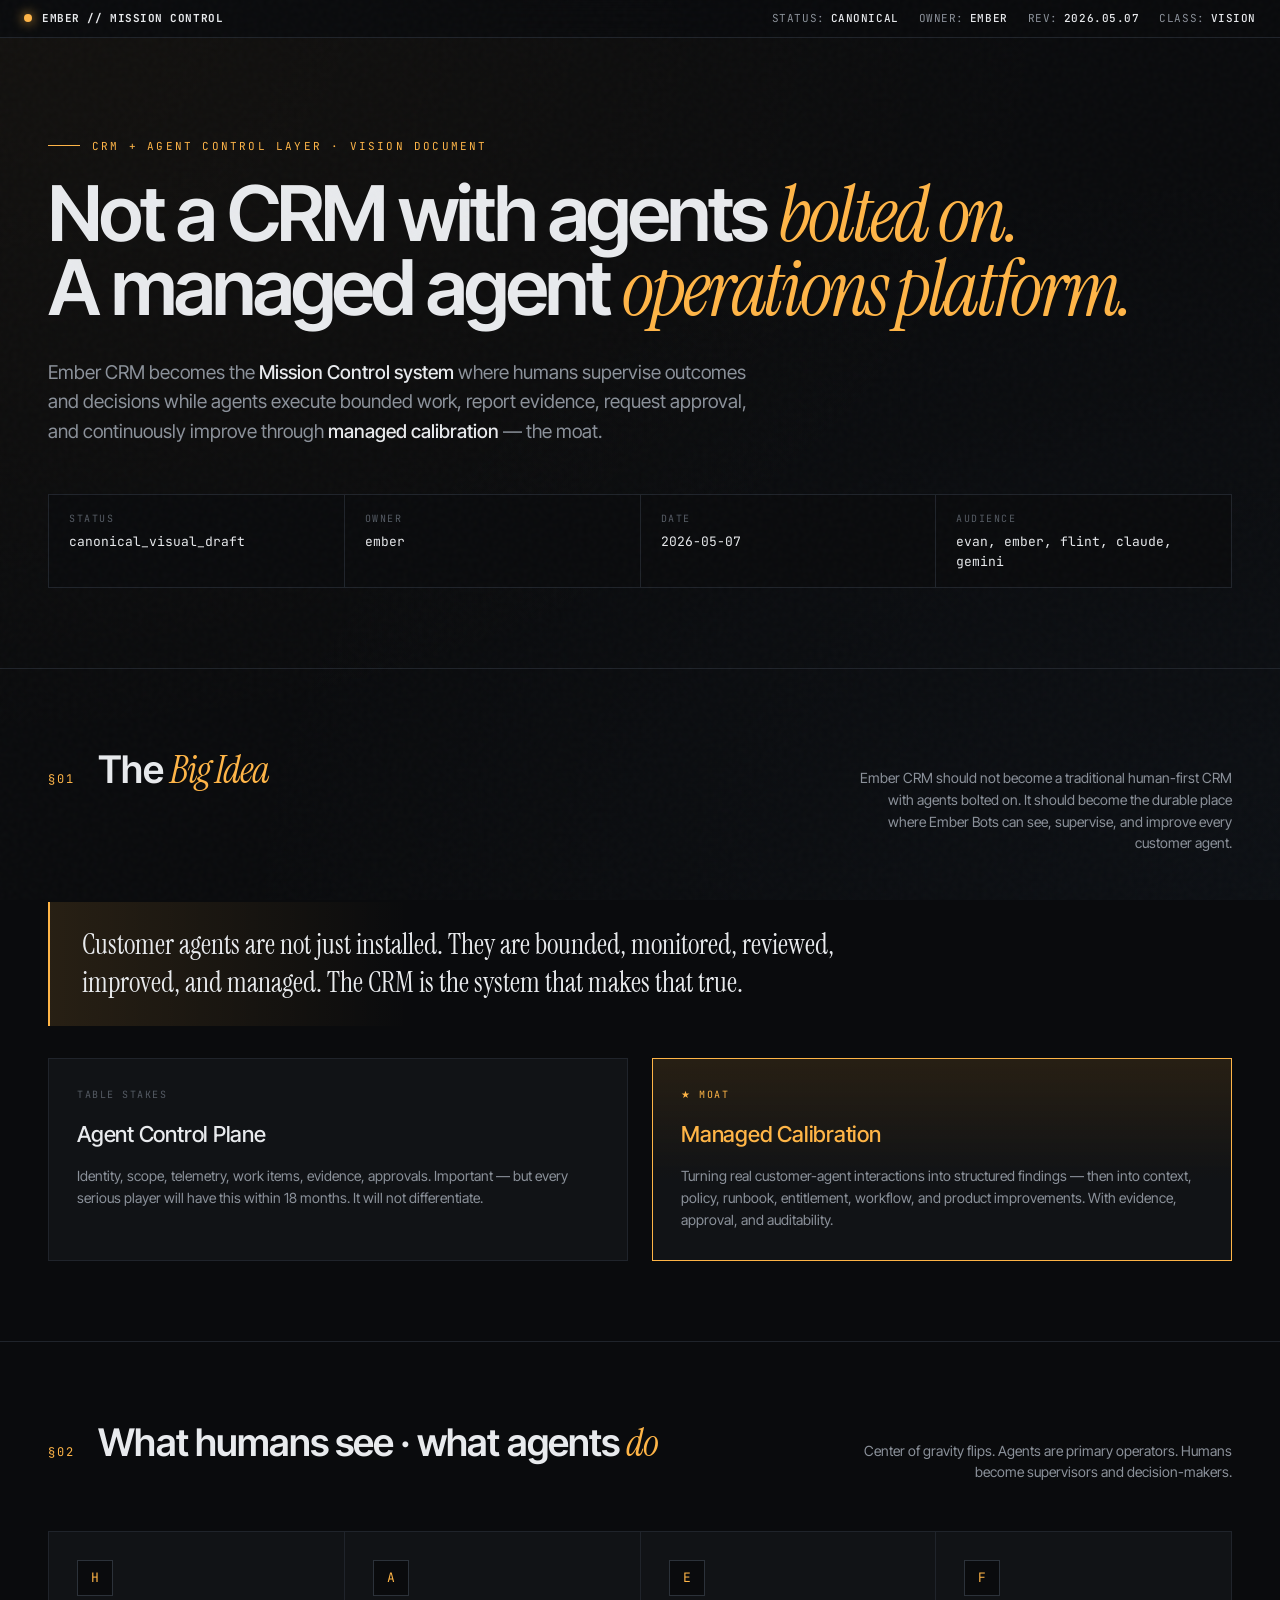
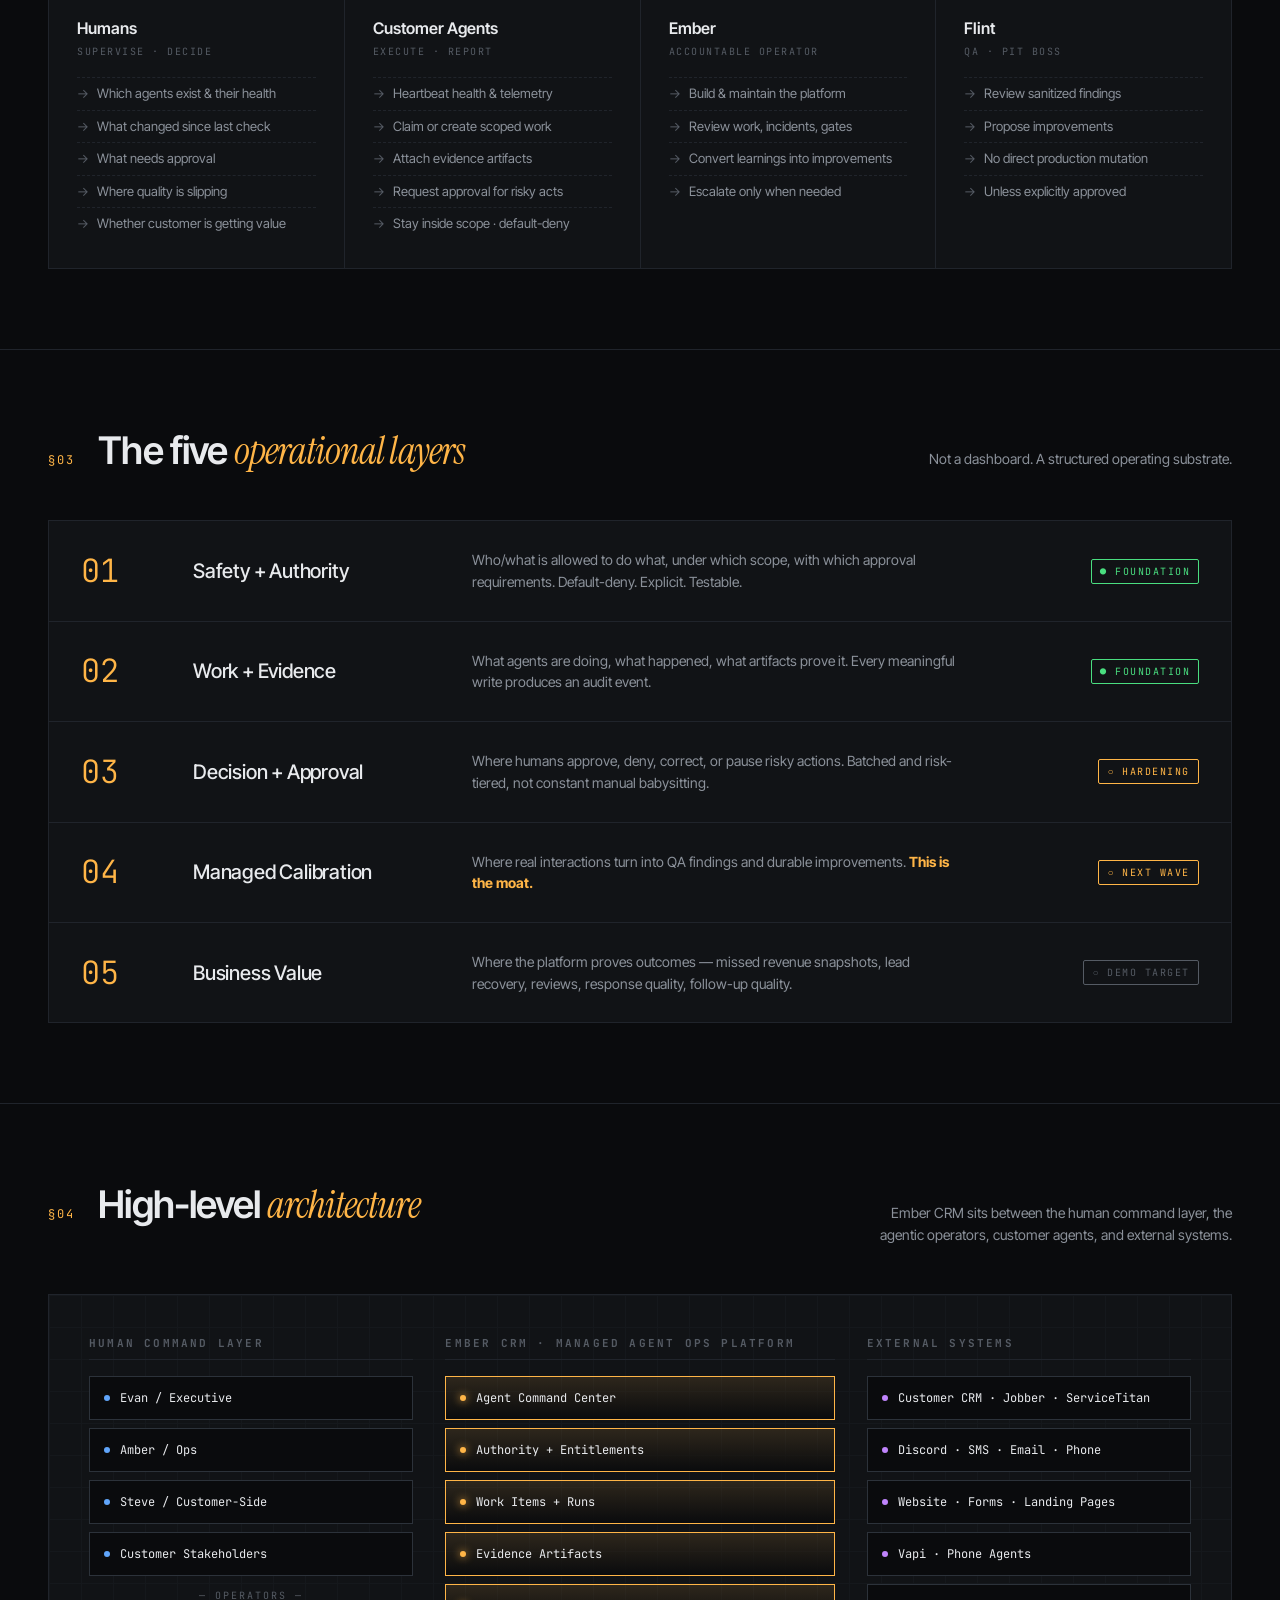
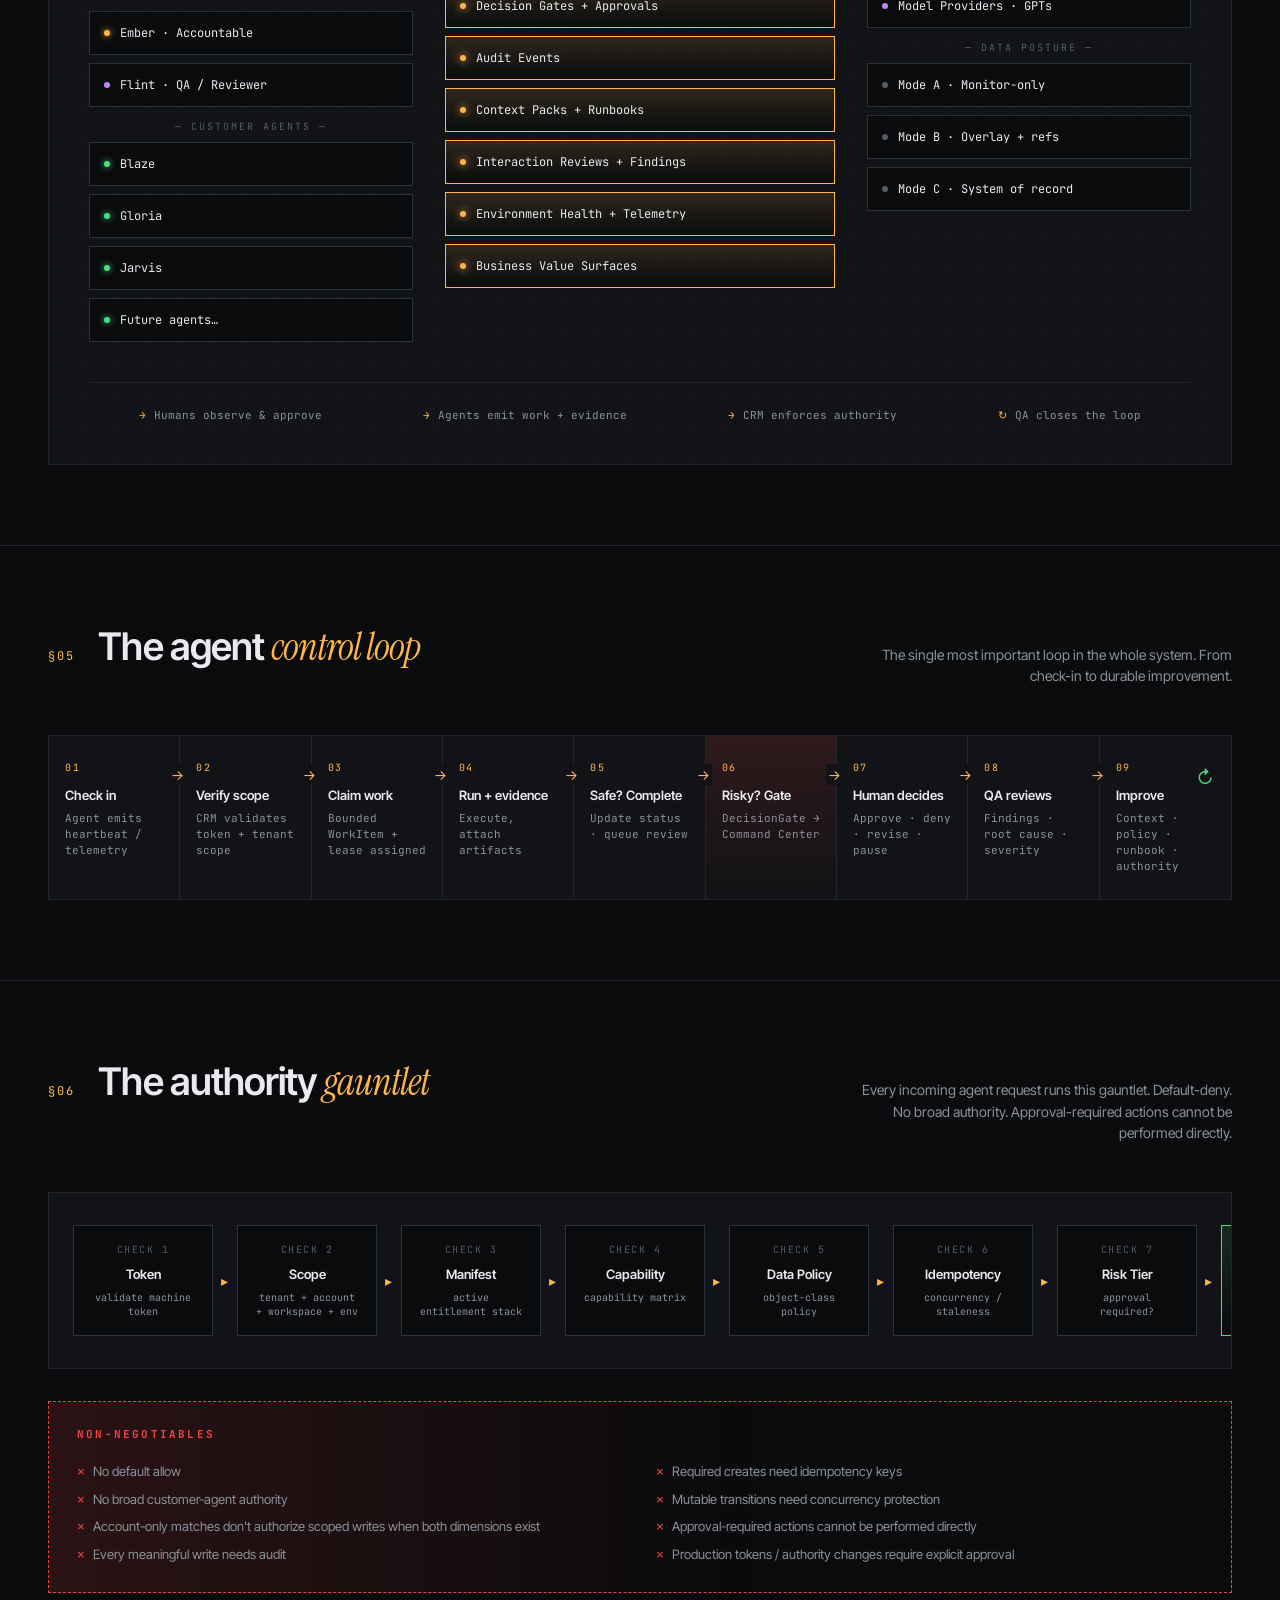
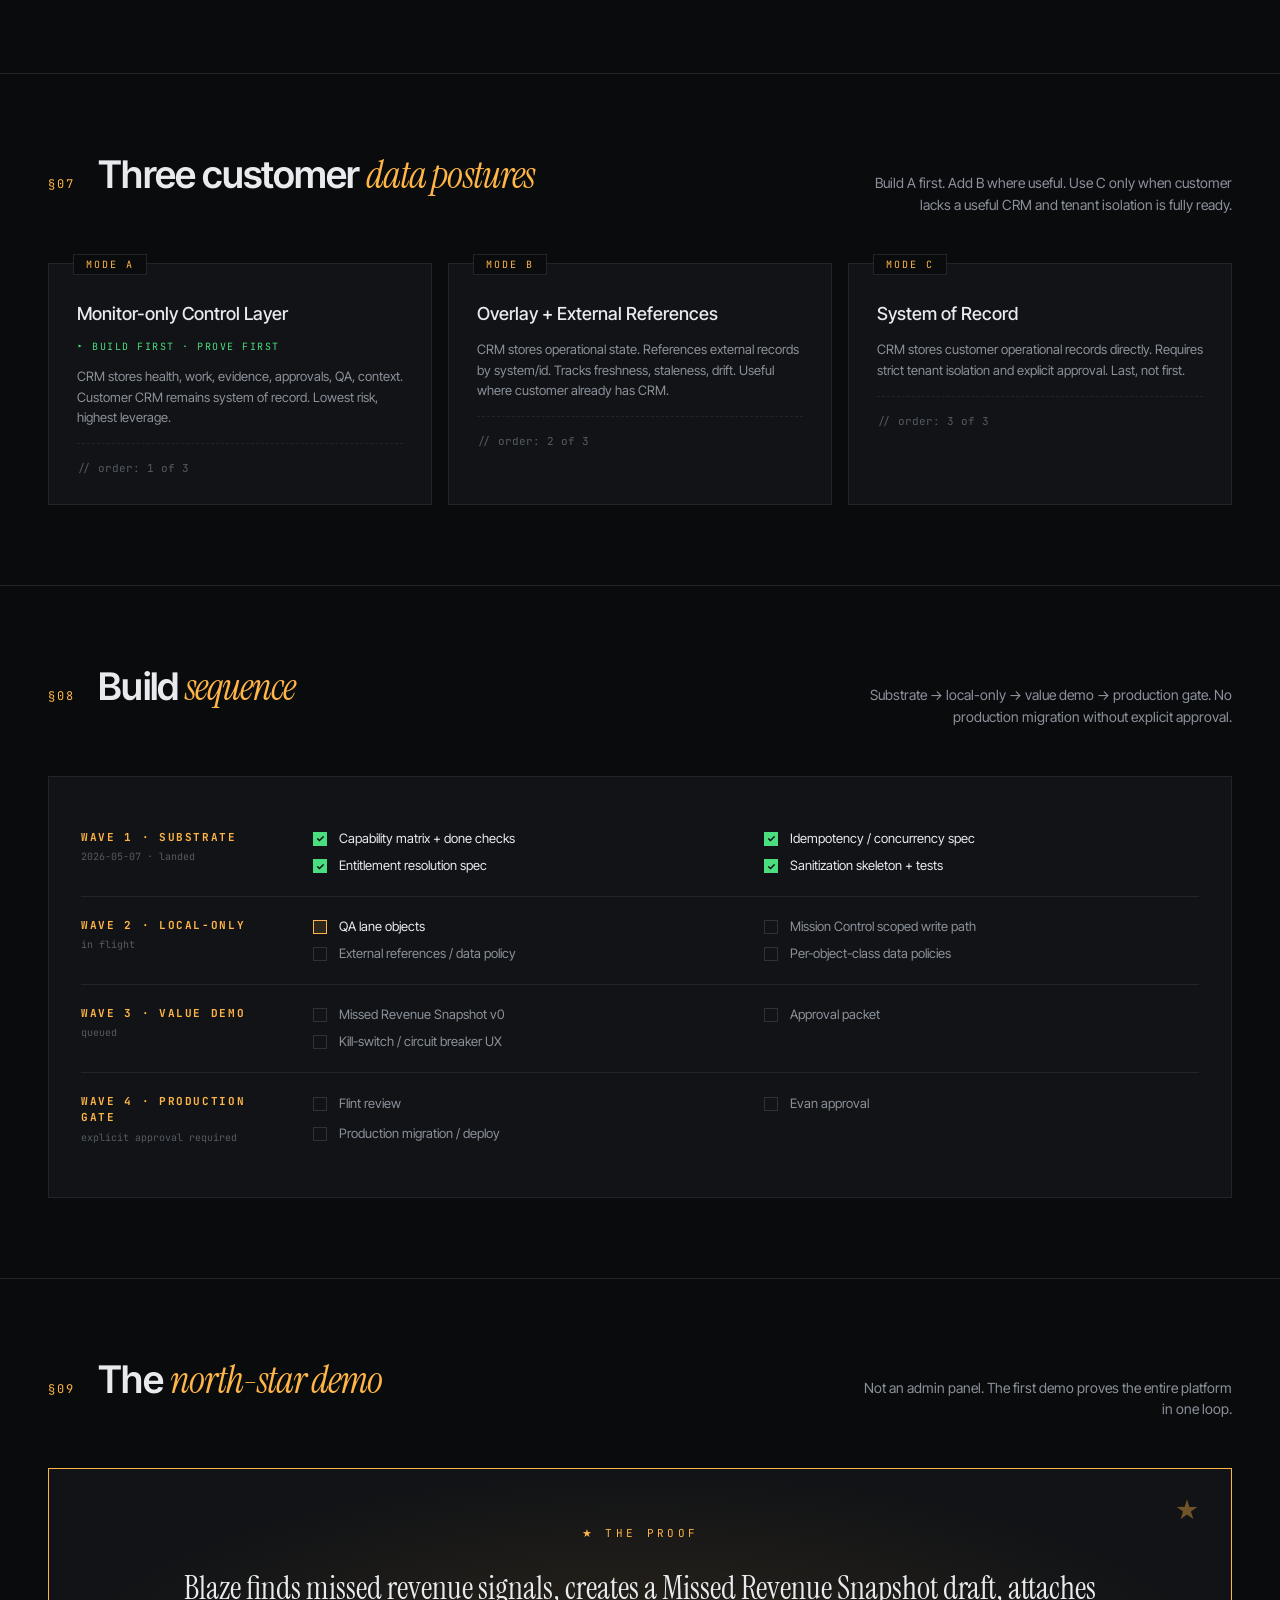
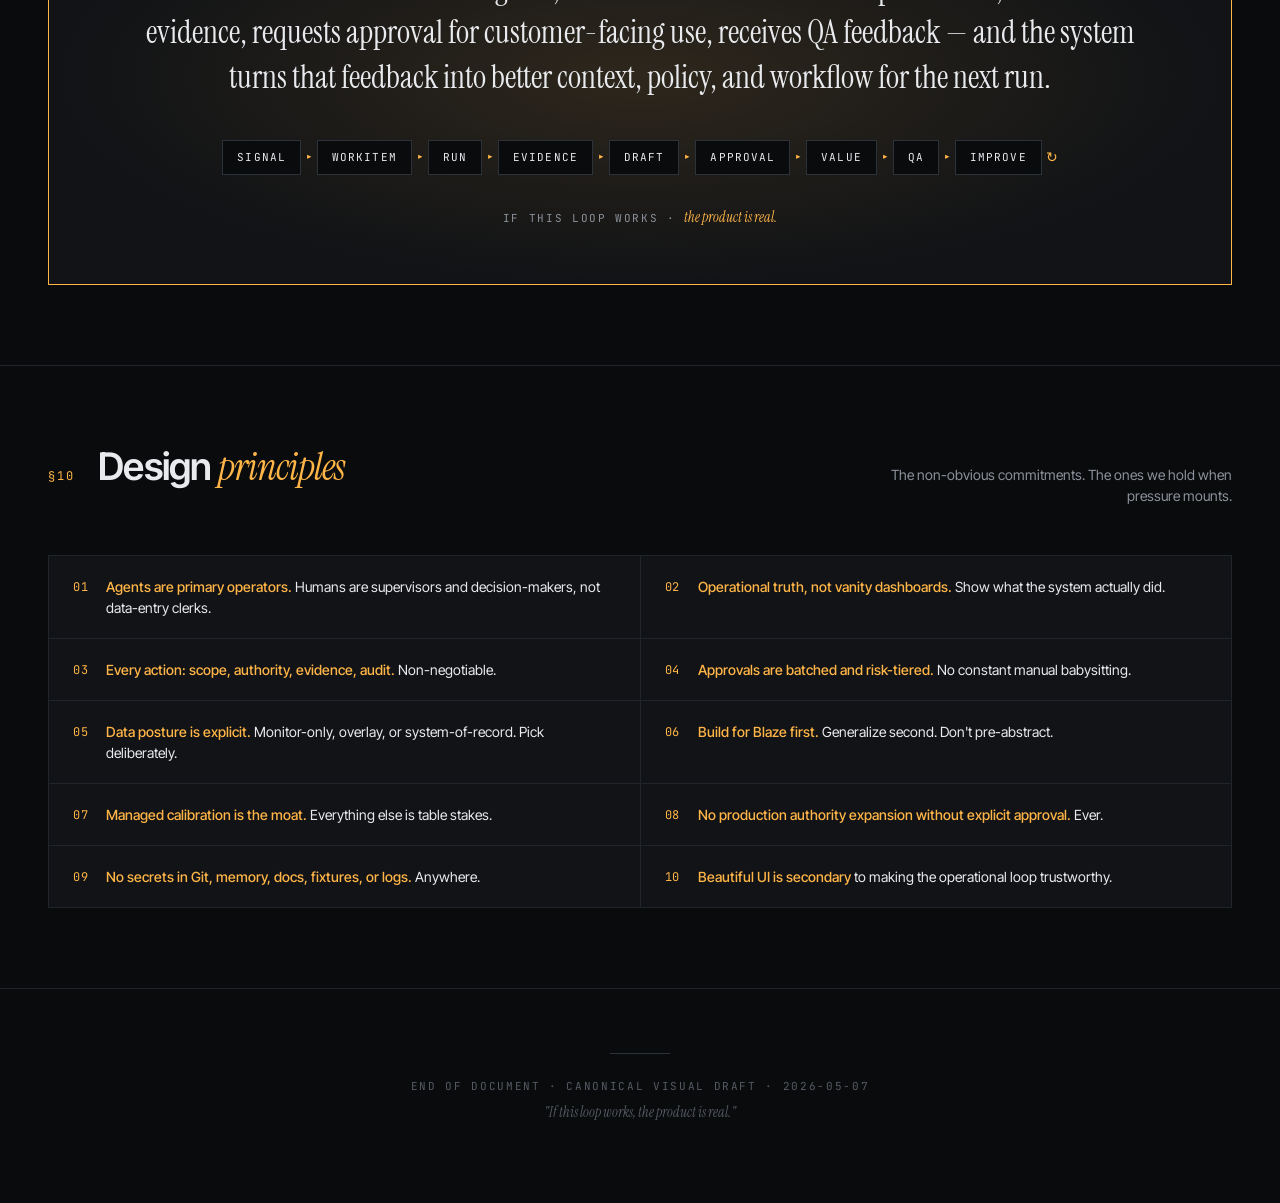
==== ember-mission-control/index.html @ 64e443dd "Add Ember Mission Control presentation" ====
<!DOCTYPE html>
<html lang="en">
<head>
<meta charset="UTF-8" />
<meta name="viewport" content="width=device-width, initial-scale=1.0" />
<title>EMBER // Mission Control — CRM + Agent Control Layer</title>
<link rel="preconnect" href="https://fonts.googleapis.com">
<link rel="preconnect" href="https://fonts.gstatic.com" crossorigin>
<link href="https://fonts.googleapis.com/css2?family=JetBrains+Mono:wght@300;400;500;700&family=Instrument+Serif:ital@0;1&family=Inter+Tight:wght@400;500;600;700&display=swap" rel="stylesheet">
<style>
  :root {
    --bg: #0a0b0d;
    --bg-elev: #111316;
    --bg-elev-2: #16191e;
    --line: #20242b;
    --line-bright: #2c323a;
    --text: #e8eaed;
    --text-dim: #8b919a;
    --text-faint: #555b64;
    --amber: #ffb547;
    --amber-glow: rgba(255, 181, 71, 0.12);
    --green: #4ade80;
    --green-glow: rgba(74, 222, 128, 0.12);
    --red: #ef4444;
    --red-glow: rgba(239, 68, 68, 0.14);
    --blue: #60a5fa;
    --purple: #c084fc;
    --mono: 'JetBrains Mono', ui-monospace, monospace;
    --serif: 'Instrument Serif', Georgia, serif;
    --sans: 'Inter Tight', -apple-system, sans-serif;
  }
  * { margin: 0; padding: 0; box-sizing: border-box; }
  html, body {
    background: var(--bg);
    color: var(--text);
    font-family: var(--sans);
    font-size: 14px;
    line-height: 1.5;
    -webkit-font-smoothing: antialiased;
    overflow-x: hidden;
  }
  body {
    background-image:
      radial-gradient(ellipse at top left, rgba(255,181,71,0.04), transparent 60%),
      radial-gradient(ellipse at bottom right, rgba(96,165,250,0.03), transparent 60%);
    background-attachment: fixed;
    min-height: 100vh;
  }
  /* Subtle grain */
  body::before {
    content: '';
    position: fixed;
    inset: 0;
    pointer-events: none;
    opacity: 0.025;
    z-index: 1000;
    background-image: url("data:image/svg+xml,%3Csvg viewBox='0 0 200 200' xmlns='http://www.w3.org/2000/svg'%3E%3Cfilter id='n'%3E%3CfeTurbulence type='fractalNoise' baseFrequency='0.9'/%3E%3C/filter%3E%3Crect width='100%25' height='100%25' filter='url(%23n)'/%3E%3C/svg%3E");
  }
  .mono { font-family: var(--mono); }
  .serif { font-family: var(--serif); font-style: italic; }
  /* === TOP STATUS BAR === */
  .topbar {
    position: sticky;
    top: 0;
    z-index: 100;
    background: rgba(10, 11, 13, 0.85);
    backdrop-filter: blur(12px);
    border-bottom: 1px solid var(--line);
    padding: 10px 24px;
    display: flex;
    align-items: center;
    gap: 24px;
    font-family: var(--mono);
    font-size: 11px;
    letter-spacing: 0.05em;
    text-transform: uppercase;
  }
  .topbar .brand {
    display: flex;
    align-items: center;
    gap: 10px;
    font-weight: 700;
    color: var(--text);
  }
  .topbar .brand .dot {
    width: 8px; height: 8px;
    background: var(--amber);
    border-radius: 50%;
    box-shadow: 0 0 12px var(--amber);
    animation: pulse 2s infinite;
  }
  .topbar .meta {
    display: flex;
    gap: 20px;
    color: var(--text-dim);
    margin-left: auto;
  }
  .topbar .meta span b {
    color: var(--text);
    font-weight: 500;
    margin-left: 6px;
  }
  @keyframes pulse {
    0%, 100% { opacity: 1; }
    50% { opacity: 0.4; }
  }
  /* === HERO === */
  .hero {
    padding: 100px 48px 80px;
    max-width: 1400px;
    margin: 0 auto;
    border-bottom: 1px solid var(--line);
    position: relative;
  }
  .hero .label {
    font-family: var(--mono);
    font-size: 11px;
    letter-spacing: 0.2em;
    color: var(--amber);
    text-transform: uppercase;
    margin-bottom: 24px;
    display: flex;
    align-items: center;
    gap: 12px;
  }
  .hero .label::before {
    content: '';
    width: 32px; height: 1px;
    background: var(--amber);
  }
  .hero h1 {
    font-family: var(--sans);
    font-size: clamp(44px, 6vw, 88px);
    line-height: 0.95;
    letter-spacing: -0.04em;
    font-weight: 600;
    margin-bottom: 32px;
    max-width: 1100px;
  }
  .hero h1 em {
    font-family: var(--serif);
    font-weight: 400;
    color: var(--amber);
    font-style: italic;
  }
  .hero .lede {
    font-size: 19px;
    line-height: 1.55;
    color: var(--text-dim);
    max-width: 720px;
    margin-bottom: 48px;
  }
  .hero .lede b { color: var(--text); font-weight: 500; }
  .hero .file-meta {
    display: grid;
    grid-template-columns: repeat(4, 1fr);
    gap: 1px;
    background: var(--line);
    border: 1px solid var(--line);
    margin-top: 48px;
  }
  .hero .file-meta > div {
    background: var(--bg);
    padding: 16px 20px;
  }
  .hero .file-meta .k {
    font-family: var(--mono);
    font-size: 10px;
    letter-spacing: 0.15em;
    text-transform: uppercase;
    color: var(--text-faint);
    margin-bottom: 6px;
  }
  .hero .file-meta .v {
    font-family: var(--mono);
    font-size: 13px;
    color: var(--text);
  }
  /* === SECTION === */
  section {
    max-width: 1400px;
    margin: 0 auto;
    padding: 80px 48px;
    border-bottom: 1px solid var(--line);
  }
  .section-head {
    display: flex;
    align-items: baseline;
    gap: 24px;
    margin-bottom: 48px;
  }
  .section-head .num {
    font-family: var(--mono);
    font-size: 12px;
    color: var(--amber);
    letter-spacing: 0.15em;
  }
  .section-head h2 {
    font-size: 38px;
    font-weight: 600;
    letter-spacing: -0.025em;
    line-height: 1.1;
  }
  .section-head h2 em {
    font-family: var(--serif);
    font-weight: 400;
    font-style: italic;
    color: var(--amber);
  }
  .section-head .desc {
    margin-left: auto;
    max-width: 380px;
    color: var(--text-dim);
    font-size: 14px;
    line-height: 1.55;
    text-align: right;
  }
  /* === BIG IDEA QUOTE === */
  .quote {
    border-left: 2px solid var(--amber);
    padding: 24px 32px;
    background: linear-gradient(90deg, var(--amber-glow), transparent 40%);
    font-family: var(--serif);
    font-size: 28px;
    line-height: 1.35;
    color: var(--text);
    margin: 32px 0;
    max-width: 900px;
  }
  /* === MOAT CALLOUT === */
  .moat-grid {
    display: grid;
    grid-template-columns: 1fr 1fr;
    gap: 24px;
    margin-top: 32px;
  }
  .moat-card {
    border: 1px solid var(--line);
    padding: 28px;
    position: relative;
    background: var(--bg-elev);
  }
  .moat-card .tag {
    font-family: var(--mono);
    font-size: 10px;
    letter-spacing: 0.15em;
    text-transform: uppercase;
    color: var(--text-faint);
    margin-bottom: 16px;
  }
  .moat-card h3 {
    font-size: 22px;
    font-weight: 500;
    letter-spacing: -0.01em;
    margin-bottom: 14px;
  }
  .moat-card p { color: var(--text-dim); font-size: 14px; line-height: 1.6; }
  .moat-card.is-moat {
    border-color: var(--amber);
    background: linear-gradient(180deg, var(--amber-glow), var(--bg-elev) 60%);
  }
  .moat-card.is-moat h3 { color: var(--amber); }
  .moat-card.is-moat .tag { color: var(--amber); }
  /* === ACTOR GRID === */
  .actors {
    display: grid;
    grid-template-columns: repeat(4, 1fr);
    gap: 1px;
    background: var(--line);
    border: 1px solid var(--line);
  }
  .actor {
    background: var(--bg-elev);
    padding: 28px;
    transition: background 0.3s;
    cursor: default;
  }
  .actor:hover { background: var(--bg-elev-2); }
  .actor .icon {
    width: 36px; height: 36px;
    border: 1px solid var(--line-bright);
    display: flex;
    align-items: center;
    justify-content: center;
    margin-bottom: 20px;
    font-family: var(--mono);
    font-size: 13px;
    color: var(--amber);
    background: var(--bg);
  }
  .actor h4 {
    font-size: 16px;
    font-weight: 600;
    margin-bottom: 4px;
  }
  .actor .role {
    font-family: var(--mono);
    font-size: 10px;
    letter-spacing: 0.15em;
    text-transform: uppercase;
    color: var(--text-faint);
    margin-bottom: 18px;
  }
  .actor ul { list-style: none; }
  .actor ul li {
    font-size: 13px;
    color: var(--text-dim);
    padding: 6px 0;
    border-top: 1px dashed var(--line);
    display: flex;
    gap: 8px;
  }
  .actor ul li::before {
    content: '→';
    color: var(--text-faint);
    flex-shrink: 0;
  }
  /* === LAYERS === */
  .layers {
    display: flex;
    flex-direction: column;
    gap: 1px;
    background: var(--line);
    border: 1px solid var(--line);
  }
  .layer {
    background: var(--bg-elev);
    padding: 28px 32px;
    display: grid;
    grid-template-columns: 80px 1fr 2fr 200px;
    gap: 32px;
    align-items: center;
    transition: background 0.2s;
  }
  .layer:hover { background: var(--bg-elev-2); }
  .layer .num {
    font-family: var(--mono);
    font-size: 32px;
    color: var(--amber);
    line-height: 1;
    font-weight: 300;
  }
  .layer h4 {
    font-size: 20px;
    font-weight: 500;
    letter-spacing: -0.01em;
  }
  .layer p {
    color: var(--text-dim);
    font-size: 14px;
    line-height: 1.55;
  }
  .layer .status {
    font-family: var(--mono);
    font-size: 10px;
    letter-spacing: 0.15em;
    text-transform: uppercase;
    color: var(--text-faint);
    text-align: right;
  }
  .layer .status .pill {
    display: inline-block;
    padding: 4px 8px;
    border: 1px solid currentColor;
    border-radius: 2px;
  }
  .layer .status.live .pill { color: var(--green); }
  .layer .status.next .pill { color: var(--amber); }
  .layer .status.future .pill { color: var(--text-faint); }
  /* === ARCHITECTURE DIAGRAM === */
  .arch {
    background: var(--bg-elev);
    border: 1px solid var(--line);
    padding: 40px;
    position: relative;
    overflow: hidden;
  }
  .arch::before {
    content: '';
    position: absolute;
    inset: 0;
    background-image:
      linear-gradient(var(--line) 1px, transparent 1px),
      linear-gradient(90deg, var(--line) 1px, transparent 1px);
    background-size: 32px 32px;
    opacity: 0.3;
    pointer-events: none;
  }
  .arch-grid {
    position: relative;
    display: grid;
    grid-template-columns: 1fr 1.2fr 1fr;
    gap: 32px;
    z-index: 1;
  }
  .arch-col h5 {
    font-family: var(--mono);
    font-size: 11px;
    letter-spacing: 0.2em;
    text-transform: uppercase;
    color: var(--text-faint);
    margin-bottom: 16px;
    padding-bottom: 8px;
    border-bottom: 1px solid var(--line);
  }
  .node {
    background: var(--bg);
    border: 1px solid var(--line-bright);
    padding: 12px 14px;
    margin-bottom: 8px;
    font-family: var(--mono);
    font-size: 12px;
    color: var(--text);
    display: flex;
    align-items: center;
    gap: 10px;
    transition: all 0.2s;
    cursor: default;
  }
  .node:hover {
    border-color: var(--amber);
    background: var(--bg-elev-2);
  }
  .node .led {
    width: 6px; height: 6px;
    border-radius: 50%;
    background: var(--text-faint);
  }
  .node.center {
    border-color: var(--amber);
    background: linear-gradient(180deg, var(--amber-glow), var(--bg));
  }
  .node.center .led { background: var(--amber); box-shadow: 0 0 8px var(--amber); }
  .node.human .led { background: var(--blue); }
  .node.agent .led { background: var(--green); box-shadow: 0 0 6px var(--green); }
  .node.external .led { background: var(--purple); }
  .arch-divider {
    text-align: center;
    font-family: var(--mono);
    font-size: 10px;
    color: var(--text-faint);
    letter-spacing: 0.2em;
    margin: 12px 0 8px;
  }
  .arch-flow {
    margin-top: 32px;
    padding-top: 24px;
    border-top: 1px solid var(--line);
    display: flex;
    justify-content: space-around;
    font-family: var(--mono);
    font-size: 11px;
    color: var(--text-dim);
    position: relative;
    z-index: 1;
  }
  .arch-flow span {
    display: flex;
    align-items: center;
    gap: 8px;
  }
  .arch-flow .arrow {
    color: var(--amber);
  }
  /* === CONTROL LOOP === */
  .loop {
    display: grid;
    grid-template-columns: repeat(9, 1fr);
    gap: 0;
    border: 1px solid var(--line);
    background: var(--bg-elev);
  }
  .loop-step {
    padding: 24px 16px;
    border-right: 1px solid var(--line);
    position: relative;
  }
  .loop-step:last-child { border-right: none; }
  .loop-step .step-num {
    font-family: var(--mono);
    font-size: 10px;
    color: var(--amber);
    letter-spacing: 0.15em;
    margin-bottom: 12px;
  }
  .loop-step h5 {
    font-size: 13px;
    font-weight: 600;
    margin-bottom: 8px;
    line-height: 1.25;
  }
  .loop-step p {
    font-size: 11px;
    color: var(--text-dim);
    line-height: 1.45;
    font-family: var(--mono);
  }
  .loop-step::after {
    content: '→';
    position: absolute;
    right: -7px;
    top: 28px;
    color: var(--amber);
    font-size: 14px;
    background: var(--bg-elev);
    padding: 0 2px;
    z-index: 2;
  }
  .loop-step:last-child::after { content: '↻'; right: 16px; color: var(--green); font-size: 18px; }
  .loop-step.risky { background: linear-gradient(180deg, var(--red-glow), transparent); }
  /* === AUTHORITY GAUNTLET === */
  .gauntlet {
    display: flex;
    align-items: stretch;
    gap: 0;
    overflow-x: auto;
    border: 1px solid var(--line);
    background: var(--bg-elev);
    padding: 32px 24px;
  }
  .gauntlet .gate {
    flex: 1;
    min-width: 140px;
    border: 1px solid var(--line-bright);
    background: var(--bg);
    padding: 16px;
    margin-right: 24px;
    position: relative;
    text-align: center;
  }
  .gauntlet .gate:last-child { margin-right: 0; }
  .gauntlet .gate::after {
    content: '▸';
    position: absolute;
    right: -16px;
    top: 50%;
    transform: translateY(-50%);
    color: var(--amber);
    font-size: 14px;
  }
  .gauntlet .gate:last-child::after { display: none; }
  .gauntlet .gate .check {
    font-family: var(--mono);
    font-size: 10px;
    color: var(--text-faint);
    letter-spacing: 0.15em;
    margin-bottom: 8px;
  }
  .gauntlet .gate h5 {
    font-size: 13px;
    font-weight: 600;
    margin-bottom: 6px;
  }
  .gauntlet .gate p {
    font-size: 10px;
    color: var(--text-dim);
    font-family: var(--mono);
    line-height: 1.4;
  }
  .gauntlet .gate.terminal {
    border-color: var(--green);
    background: linear-gradient(180deg, var(--green-glow), var(--bg));
  }
  .gauntlet .gate.terminal h5 { color: var(--green); }
  .non-neg {
    margin-top: 32px;
    border: 1px dashed var(--red);
    padding: 24px 28px;
    background: linear-gradient(90deg, var(--red-glow), transparent 60%);
  }
  .non-neg h5 {
    font-family: var(--mono);
    font-size: 11px;
    letter-spacing: 0.2em;
    text-transform: uppercase;
    color: var(--red);
    margin-bottom: 16px;
  }
  .non-neg ul {
    columns: 2;
    column-gap: 32px;
    list-style: none;
  }
  .non-neg ul li {
    padding: 4px 0;
    font-size: 13px;
    color: var(--text-dim);
    break-inside: avoid;
    display: flex;
    gap: 8px;
  }
  .non-neg ul li::before {
    content: '✕';
    color: var(--red);
    font-family: var(--mono);
    flex-shrink: 0;
  }
  /* === DATA MODES === */
  .modes {
    display: grid;
    grid-template-columns: repeat(3, 1fr);
    gap: 16px;
  }
  .mode {
    border: 1px solid var(--line);
    padding: 28px;
    background: var(--bg-elev);
    position: relative;
  }
  .mode .mode-tag {
    position: absolute;
    top: -10px; left: 24px;
    background: var(--bg);
    padding: 2px 12px;
    font-family: var(--mono);
    font-size: 10px;
    letter-spacing: 0.2em;
    color: var(--amber);
    border: 1px solid var(--line);
  }
  .mode h4 {
    font-size: 18px;
    font-weight: 500;
    margin-bottom: 12px;
    margin-top: 8px;
  }
  .mode .recommended {
    font-family: var(--mono);
    font-size: 10px;
    letter-spacing: 0.15em;
    color: var(--green);
    margin-bottom: 12px;
  }
  .mode p { color: var(--text-dim); font-size: 13px; line-height: 1.55; }
  .mode .order {
    margin-top: 16px;
    padding-top: 16px;
    border-top: 1px dashed var(--line);
    font-family: var(--mono);
    font-size: 11px;
    color: var(--text-faint);
  }
  /* === BUILD SEQUENCE === */
  .build {
    border: 1px solid var(--line);
    background: var(--bg-elev);
    padding: 32px;
  }
  .wave {
    display: grid;
    grid-template-columns: 200px 1fr;
    gap: 32px;
    padding: 20px 0;
    border-bottom: 1px solid var(--line);
  }
  .wave:last-child { border-bottom: none; }
  .wave .wave-head h5 {
    font-family: var(--mono);
    font-size: 11px;
    letter-spacing: 0.15em;
    text-transform: uppercase;
    color: var(--amber);
    margin-bottom: 4px;
  }
  .wave .wave-head .when {
    font-family: var(--mono);
    font-size: 10px;
    color: var(--text-faint);
  }
  .wave .items {
    display: grid;
    grid-template-columns: repeat(2, 1fr);
    gap: 8px 16px;
  }
  .wave .item {
    display: flex;
    gap: 12px;
    align-items: center;
    font-size: 13px;
    color: var(--text);
  }
  .wave .item .check {
    width: 14px; height: 14px;
    border: 1px solid var(--line-bright);
    flex-shrink: 0;
    position: relative;
  }
  .wave .item.done .check {
    background: var(--green);
    border-color: var(--green);
  }
  .wave .item.done .check::after {
    content: '✓';
    position: absolute;
    inset: 0;
    display: flex;
    align-items: center;
    justify-content: center;
    color: var(--bg);
    font-size: 10px;
    font-weight: 700;
  }
  .wave .item.active .check {
    border-color: var(--amber);
    background: var(--amber-glow);
    animation: pulse 2s infinite;
  }
  .wave .item.future { color: var(--text-dim); }
  /* === NORTH STAR === */
  .north-star {
    background:
      radial-gradient(ellipse at center, var(--amber-glow), transparent 70%),
      var(--bg-elev);
    border: 1px solid var(--amber);
    padding: 56px 48px;
    text-align: center;
    position: relative;
    overflow: hidden;
  }
  .north-star::before {
    content: '★';
    position: absolute;
    top: 24px; right: 32px;
    font-size: 24px;
    color: var(--amber);
    opacity: 0.4;
  }
  .north-star .label {
    font-family: var(--mono);
    font-size: 11px;
    letter-spacing: 0.3em;
    color: var(--amber);
    margin-bottom: 24px;
  }
  .north-star blockquote {
    font-family: var(--serif);
    font-size: clamp(22px, 2.5vw, 32px);
    line-height: 1.4;
    color: var(--text);
    max-width: 1000px;
    margin: 0 auto 40px;
  }
  .north-star .pipeline {
    display: flex;
    justify-content: center;
    align-items: center;
    gap: 4px;
    flex-wrap: wrap;
    font-family: var(--mono);
    font-size: 11px;
  }
  .north-star .pipeline .stage {
    padding: 8px 14px;
    border: 1px solid var(--line-bright);
    background: var(--bg);
    color: var(--text);
    text-transform: uppercase;
    letter-spacing: 0.1em;
  }
  .north-star .pipeline .arr {
    color: var(--amber);
    font-size: 14px;
  }
  .north-star .stamp {
    margin-top: 32px;
    font-family: var(--mono);
    font-size: 11px;
    color: var(--text-dim);
    letter-spacing: 0.15em;
    text-transform: uppercase;
  }
  .north-star .stamp em {
    font-family: var(--serif);
    font-style: italic;
    color: var(--amber);
    text-transform: none;
    font-size: 14px;
    letter-spacing: 0;
  }
  /* === PRINCIPLES === */
  .principles {
    display: grid;
    grid-template-columns: repeat(2, 1fr);
    gap: 1px;
    background: var(--line);
    border: 1px solid var(--line);
  }
  .principle {
    background: var(--bg-elev);
    padding: 20px 24px;
    display: flex;
    gap: 18px;
    align-items: flex-start;
    transition: background 0.2s;
  }
  .principle:hover { background: var(--bg-elev-2); }
  .principle .pn {
    font-family: var(--mono);
    font-size: 12px;
    color: var(--amber);
    flex-shrink: 0;
    margin-top: 2px;
    letter-spacing: 0.05em;
  }
  .principle p {
    font-size: 14px;
    line-height: 1.5;
    color: var(--text);
  }
  .principle p b { color: var(--amber); font-weight: 500; }
  /* === FOOTER === */
  footer {
    padding: 64px 48px 80px;
    max-width: 1400px;
    margin: 0 auto;
    text-align: center;
    color: var(--text-faint);
    font-family: var(--mono);
    font-size: 11px;
    letter-spacing: 0.15em;
    text-transform: uppercase;
  }
  footer .div {
    width: 60px; height: 1px;
    background: var(--line-bright);
    margin: 0 auto 24px;
  }
  /* responsive */
  @media (max-width: 900px) {
    .topbar {
      align-items: flex-start;
      flex-direction: column;
      gap: 8px;
      padding: 12px 16px;
    }
    .topbar .meta {
      width: 100%;
      margin-left: 0;
      flex-wrap: wrap;
      gap: 8px 14px;
    }
    .hero { padding: 60px 24px 48px; }
    section { padding: 56px 24px; }
    .hero .file-meta { grid-template-columns: 1fr 1fr; }
    .actors { grid-template-columns: 1fr 1fr; }
    .moat-grid, .modes, .principles { grid-template-columns: 1fr; }
    .layer { grid-template-columns: 1fr; gap: 12px; }
    .layer .status { text-align: left; }
    .arch-grid { grid-template-columns: 1fr; }
    .loop { grid-template-columns: repeat(3, 1fr); }
    .loop-step::after { display: none; }
    .non-neg ul { columns: 1; }
    .wave { grid-template-columns: 1fr; }
    .wave .items { grid-template-columns: 1fr; }
    .section-head { flex-direction: column; gap: 8px; }
    .section-head .desc { text-align: left; margin-left: 0; }
  }
</style>
</head>
<body>
<!-- TOP STATUS BAR -->
<div class="topbar">
  <div class="brand">
    <span class="dot"></span>
    EMBER // MISSION CONTROL
  </div>
  <div class="meta">
    <span>STATUS:<b>CANONICAL</b></span>
    <span>OWNER:<b>EMBER</b></span>
    <span>REV:<b>2026.05.07</b></span>
    <span>CLASS:<b>VISION</b></span>
  </div>
</div>
<!-- HERO -->
<header class="hero">
  <div class="label">CRM + Agent Control Layer · Vision Document</div>
  <h1>
    Not a CRM with agents <em>bolted on.</em><br/>
    A managed agent <em>operations platform.</em>
  </h1>
  <p class="lede">
    Ember CRM becomes the <b>Mission Control system</b> where humans supervise outcomes
    and decisions while agents execute bounded work, report evidence, request approval,
    and continuously improve through <b>managed calibration</b> — the moat.
  </p>
  <div class="file-meta">
    <div><div class="k">Status</div><div class="v">canonical_visual_draft</div></div>
    <div><div class="k">Owner</div><div class="v">ember</div></div>
    <div><div class="k">Date</div><div class="v">2026-05-07</div></div>
    <div><div class="k">Audience</div><div class="v">evan, ember, flint, claude, gemini</div></div>
  </div>
</header>
<!-- §1 BIG IDEA -->
<section>
  <div class="section-head">
    <span class="num">§01</span>
    <h2>The <em>Big Idea</em></h2>
    <p class="desc">Ember CRM should not become a traditional human-first CRM with agents bolted on. It should become the durable place where Ember Bots can see, supervise, and improve every customer agent.</p>
  </div>
  <blockquote class="quote">
    Customer agents are not just installed. They are bounded, monitored,
    reviewed, improved, and managed. The CRM is the system that makes that true.
  </blockquote>
  <div class="moat-grid">
    <div class="moat-card">
      <div class="tag">Table Stakes</div>
      <h3>Agent Control Plane</h3>
      <p>Identity, scope, telemetry, work items, evidence, approvals. Important — but every serious player will have this within 18 months. It will not differentiate.</p>
    </div>
    <div class="moat-card is-moat">
      <div class="tag">★ Moat</div>
      <h3>Managed Calibration</h3>
      <p>Turning real customer-agent interactions into structured findings — then into context, policy, runbook, entitlement, workflow, and product improvements. With evidence, approval, and auditability.</p>
    </div>
  </div>
</section>
<!-- §2 ACTORS -->
<section>
  <div class="section-head">
    <span class="num">§02</span>
    <h2>What humans see · what agents <em>do</em></h2>
    <p class="desc">Center of gravity flips. Agents are primary operators. Humans become supervisors and decision-makers.</p>
  </div>
  <div class="actors">
    <div class="actor">
      <div class="icon">H</div>
      <h4>Humans</h4>
      <div class="role">Supervise · Decide</div>
      <ul>
        <li>Which agents exist & their health</li>
        <li>What changed since last check</li>
        <li>What needs approval</li>
        <li>Where quality is slipping</li>
        <li>Whether customer is getting value</li>
      </ul>
    </div>
    <div class="actor">
      <div class="icon">A</div>
      <h4>Customer Agents</h4>
      <div class="role">Execute · Report</div>
      <ul>
        <li>Heartbeat health & telemetry</li>
        <li>Claim or create scoped work</li>
        <li>Attach evidence artifacts</li>
        <li>Request approval for risky acts</li>
        <li>Stay inside scope · default-deny</li>
      </ul>
    </div>
    <div class="actor">
      <div class="icon">E</div>
      <h4>Ember</h4>
      <div class="role">Accountable Operator</div>
      <ul>
        <li>Build & maintain the platform</li>
        <li>Review work, incidents, gates</li>
        <li>Convert learnings into improvements</li>
        <li>Escalate only when needed</li>
      </ul>
    </div>
    <div class="actor">
      <div class="icon">F</div>
      <h4>Flint</h4>
      <div class="role">QA · Pit Boss</div>
      <ul>
        <li>Review sanitized findings</li>
        <li>Propose improvements</li>
        <li>No direct production mutation</li>
        <li>Unless explicitly approved</li>
      </ul>
    </div>
  </div>
</section>
<!-- §3 FIVE LAYERS -->
<section>
  <div class="section-head">
    <span class="num">§03</span>
    <h2>The five <em>operational layers</em></h2>
    <p class="desc">Not a dashboard. A structured operating substrate.</p>
  </div>
  <div class="layers">
    <div class="layer">
      <div class="num">01</div>
      <div><h4>Safety + Authority</h4></div>
      <p>Who/what is allowed to do what, under which scope, with which approval requirements. Default-deny. Explicit. Testable.</p>
      <div class="status live"><span class="pill">● FOUNDATION</span></div>
    </div>
    <div class="layer">
      <div class="num">02</div>
      <div><h4>Work + Evidence</h4></div>
      <p>What agents are doing, what happened, what artifacts prove it. Every meaningful write produces an audit event.</p>
      <div class="status live"><span class="pill">● FOUNDATION</span></div>
    </div>
    <div class="layer">
      <div class="num">03</div>
      <div><h4>Decision + Approval</h4></div>
      <p>Where humans approve, deny, correct, or pause risky actions. Batched and risk-tiered, not constant manual babysitting.</p>
      <div class="status next"><span class="pill">○ HARDENING</span></div>
    </div>
    <div class="layer">
      <div class="num">04</div>
      <div><h4>Managed Calibration</h4></div>
      <p>Where real interactions turn into QA findings and durable improvements. <strong style="color:var(--amber)">This is the moat.</strong></p>
      <div class="status next"><span class="pill">○ NEXT WAVE</span></div>
    </div>
    <div class="layer">
      <div class="num">05</div>
      <div><h4>Business Value</h4></div>
      <p>Where the platform proves outcomes — missed revenue snapshots, lead recovery, reviews, response quality, follow-up quality.</p>
      <div class="status future"><span class="pill">○ DEMO TARGET</span></div>
    </div>
  </div>
</section>
<!-- §4 ARCHITECTURE -->
<section>
  <div class="section-head">
    <span class="num">§04</span>
    <h2>High-level <em>architecture</em></h2>
    <p class="desc">Ember CRM sits between the human command layer, the agentic operators, customer agents, and external systems.</p>
  </div>
  <div class="arch">
    <div class="arch-grid">
      <!-- LEFT: Inputs -->
      <div class="arch-col">
        <h5>Human Command Layer</h5>
        <div class="node human"><span class="led"></span>Evan / Executive</div>
        <div class="node human"><span class="led"></span>Amber / Ops</div>
        <div class="node human"><span class="led"></span>Steve / Customer-Side</div>
        <div class="node human"><span class="led"></span>Customer Stakeholders</div>
        <div class="arch-divider">— OPERATORS —</div>
        <div class="node"><span class="led" style="background:var(--amber);box-shadow:0 0 6px var(--amber)"></span>Ember · Accountable</div>
        <div class="node"><span class="led" style="background:var(--purple)"></span>Flint · QA / Reviewer</div>
        <div class="arch-divider">— CUSTOMER AGENTS —</div>
        <div class="node agent"><span class="led"></span>Blaze</div>
        <div class="node agent"><span class="led"></span>Gloria</div>
        <div class="node agent"><span class="led"></span>Jarvis</div>
        <div class="node agent"><span class="led"></span>Future agents…</div>
      </div>
      <!-- CENTER: CRM -->
      <div class="arch-col">
        <h5>Ember CRM · Managed Agent Ops Platform</h5>
        <div class="node center"><span class="led"></span>Agent Command Center</div>
        <div class="node center"><span class="led"></span>Authority + Entitlements</div>
        <div class="node center"><span class="led"></span>Work Items + Runs</div>
        <div class="node center"><span class="led"></span>Evidence Artifacts</div>
        <div class="node center"><span class="led"></span>Decision Gates + Approvals</div>
        <div class="node center"><span class="led"></span>Audit Events</div>
        <div class="node center"><span class="led"></span>Context Packs + Runbooks</div>
        <div class="node center"><span class="led"></span>Interaction Reviews + Findings</div>
        <div class="node center"><span class="led"></span>Environment Health + Telemetry</div>
        <div class="node center"><span class="led"></span>Business Value Surfaces</div>
      </div>
      <!-- RIGHT: External -->
      <div class="arch-col">
        <h5>External Systems</h5>
        <div class="node external"><span class="led"></span>Customer CRM · Jobber · ServiceTitan</div>
        <div class="node external"><span class="led"></span>Discord · SMS · Email · Phone</div>
        <div class="node external"><span class="led"></span>Website · Forms · Landing Pages</div>
        <div class="node external"><span class="led"></span>Vapi · Phone Agents</div>
        <div class="node external"><span class="led"></span>Model Providers · GPTs</div>
        <div class="arch-divider">— DATA POSTURE —</div>
        <div class="node"><span class="led"></span>Mode A · Monitor-only</div>
        <div class="node"><span class="led"></span>Mode B · Overlay + refs</div>
        <div class="node"><span class="led"></span>Mode C · System of record</div>
      </div>
    </div>
    <div class="arch-flow">
      <span><span class="arrow">→</span> Humans observe & approve</span>
      <span><span class="arrow">→</span> Agents emit work + evidence</span>
      <span><span class="arrow">→</span> CRM enforces authority</span>
      <span><span class="arrow">↻</span> QA closes the loop</span>
    </div>
  </div>
</section>
<!-- §5 CONTROL LOOP -->
<section>
  <div class="section-head">
    <span class="num">§05</span>
    <h2>The agent <em>control loop</em></h2>
    <p class="desc">The single most important loop in the whole system. From check-in to durable improvement.</p>
  </div>
  <div class="loop">
    <div class="loop-step">
      <div class="step-num">01</div>
      <h5>Check in</h5>
      <p>Agent emits heartbeat / telemetry</p>
    </div>
    <div class="loop-step">
      <div class="step-num">02</div>
      <h5>Verify scope</h5>
      <p>CRM validates token + tenant scope</p>
    </div>
    <div class="loop-step">
      <div class="step-num">03</div>
      <h5>Claim work</h5>
      <p>Bounded WorkItem + lease assigned</p>
    </div>
    <div class="loop-step">
      <div class="step-num">04</div>
      <h5>Run + evidence</h5>
      <p>Execute, attach artifacts</p>
    </div>
    <div class="loop-step">
      <div class="step-num">05</div>
      <h5>Safe? Complete</h5>
      <p>Update status · queue review</p>
    </div>
    <div class="loop-step risky">
      <div class="step-num">06</div>
      <h5>Risky? Gate</h5>
      <p>DecisionGate → Command Center</p>
    </div>
    <div class="loop-step">
      <div class="step-num">07</div>
      <h5>Human decides</h5>
      <p>Approve · deny · revise · pause</p>
    </div>
    <div class="loop-step">
      <div class="step-num">08</div>
      <h5>QA reviews</h5>
      <p>Findings · root cause · severity</p>
    </div>
    <div class="loop-step">
      <div class="step-num">09</div>
      <h5>Improve</h5>
      <p>Context · policy · runbook · authority</p>
    </div>
  </div>
</section>
<!-- §6 AUTHORITY GAUNTLET -->
<section>
  <div class="section-head">
    <span class="num">§06</span>
    <h2>The authority <em>gauntlet</em></h2>
    <p class="desc">Every incoming agent request runs this gauntlet. Default-deny. No broad authority. Approval-required actions cannot be performed directly.</p>
  </div>
  <div class="gauntlet">
    <div class="gate">
      <div class="check">CHECK 1</div>
      <h5>Token</h5>
      <p>validate machine token</p>
    </div>
    <div class="gate">
      <div class="check">CHECK 2</div>
      <h5>Scope</h5>
      <p>tenant + account + workspace + env</p>
    </div>
    <div class="gate">
      <div class="check">CHECK 3</div>
      <h5>Manifest</h5>
      <p>active entitlement stack</p>
    </div>
    <div class="gate">
      <div class="check">CHECK 4</div>
      <h5>Capability</h5>
      <p>capability matrix</p>
    </div>
    <div class="gate">
      <div class="check">CHECK 5</div>
      <h5>Data Policy</h5>
      <p>object-class policy</p>
    </div>
    <div class="gate">
      <div class="check">CHECK 6</div>
      <h5>Idempotency</h5>
      <p>concurrency / staleness</p>
    </div>
    <div class="gate">
      <div class="check">CHECK 7</div>
      <h5>Risk Tier</h5>
      <p>approval required?</p>
    </div>
    <div class="gate terminal">
      <div class="check">↓ AUDIT</div>
      <h5>Allow</h5>
      <p>action recorded</p>
    </div>
  </div>
  <div class="non-neg">
    <h5>Non-negotiables</h5>
    <ul>
      <li>No default allow</li>
      <li>No broad customer-agent authority</li>
      <li>Account-only matches don't authorize scoped writes when both dimensions exist</li>
      <li>Every meaningful write needs audit</li>
      <li>Required creates need idempotency keys</li>
      <li>Mutable transitions need concurrency protection</li>
      <li>Approval-required actions cannot be performed directly</li>
      <li>Production tokens / authority changes require explicit approval</li>
    </ul>
  </div>
</section>
<!-- §7 DATA MODES -->
<section>
  <div class="section-head">
    <span class="num">§07</span>
    <h2>Three customer <em>data postures</em></h2>
    <p class="desc">Build A first. Add B where useful. Use C only when customer lacks a useful CRM and tenant isolation is fully ready.</p>
  </div>
  <div class="modes">
    <div class="mode">
      <span class="mode-tag">MODE A</span>
      <h4>Monitor-only Control Layer</h4>
      <div class="recommended">▸ BUILD FIRST · PROVE FIRST</div>
      <p>CRM stores health, work, evidence, approvals, QA, context. Customer CRM remains system of record. Lowest risk, highest leverage.</p>
      <div class="order">// order: 1 of 3</div>
    </div>
    <div class="mode">
      <span class="mode-tag">MODE B</span>
      <h4>Overlay + External References</h4>
      <p>CRM stores operational state. References external records by system/id. Tracks freshness, staleness, drift. Useful where customer already has CRM.</p>
      <div class="order">// order: 2 of 3</div>
    </div>
    <div class="mode">
      <span class="mode-tag">MODE C</span>
      <h4>System of Record</h4>
      <p>CRM stores customer operational records directly. Requires strict tenant isolation and explicit approval. Last, not first.</p>
      <div class="order">// order: 3 of 3</div>
    </div>
  </div>
</section>
<!-- §8 BUILD SEQUENCE -->
<section>
  <div class="section-head">
    <span class="num">§08</span>
    <h2>Build <em>sequence</em></h2>
    <p class="desc">Substrate → local-only → value demo → production gate. No production migration without explicit approval.</p>
  </div>
  <div class="build">
    <div class="wave">
      <div class="wave-head">
        <h5>Wave 1 · Substrate</h5>
        <div class="when">2026-05-07 · landed</div>
      </div>
      <div class="items">
        <div class="item done"><div class="check"></div>Capability matrix + done checks</div>
        <div class="item done"><div class="check"></div>Idempotency / concurrency spec</div>
        <div class="item done"><div class="check"></div>Entitlement resolution spec</div>
        <div class="item done"><div class="check"></div>Sanitization skeleton + tests</div>
      </div>
    </div>
    <div class="wave">
      <div class="wave-head">
        <h5>Wave 2 · Local-only</h5>
        <div class="when">in flight</div>
      </div>
      <div class="items">
        <div class="item active"><div class="check"></div>QA lane objects</div>
        <div class="item future"><div class="check"></div>Mission Control scoped write path</div>
        <div class="item future"><div class="check"></div>External references / data policy</div>
        <div class="item future"><div class="check"></div>Per-object-class data policies</div>
      </div>
    </div>
    <div class="wave">
      <div class="wave-head">
        <h5>Wave 3 · Value Demo</h5>
        <div class="when">queued</div>
      </div>
      <div class="items">
        <div class="item future"><div class="check"></div>Missed Revenue Snapshot v0</div>
        <div class="item future"><div class="check"></div>Approval packet</div>
        <div class="item future"><div class="check"></div>Kill-switch / circuit breaker UX</div>
      </div>
    </div>
    <div class="wave">
      <div class="wave-head">
        <h5>Wave 4 · Production Gate</h5>
        <div class="when">explicit approval required</div>
      </div>
      <div class="items">
        <div class="item future"><div class="check"></div>Flint review</div>
        <div class="item future"><div class="check"></div>Evan approval</div>
        <div class="item future"><div class="check"></div>Production migration / deploy</div>
      </div>
    </div>
  </div>
</section>
<!-- §9 NORTH STAR DEMO -->
<section>
  <div class="section-head">
    <span class="num">§09</span>
    <h2>The <em>north-star demo</em></h2>
    <p class="desc">Not an admin panel. The first demo proves the entire platform in one loop.</p>
  </div>
  <div class="north-star">
    <div class="label">★ THE PROOF</div>
    <blockquote>
      Blaze finds missed revenue signals, creates a Missed Revenue Snapshot draft,
      attaches evidence, requests approval for customer-facing use, receives QA
      feedback — and the system turns that feedback into better context, policy,
      and workflow for the next run.
    </blockquote>
    <div class="pipeline">
      <span class="stage">Signal</span><span class="arr">▸</span>
      <span class="stage">WorkItem</span><span class="arr">▸</span>
      <span class="stage">Run</span><span class="arr">▸</span>
      <span class="stage">Evidence</span><span class="arr">▸</span>
      <span class="stage">Draft</span><span class="arr">▸</span>
      <span class="stage">Approval</span><span class="arr">▸</span>
      <span class="stage">Value</span><span class="arr">▸</span>
      <span class="stage">QA</span><span class="arr">▸</span>
      <span class="stage">Improve</span><span class="arr">↻</span>
    </div>
    <div class="stamp">If this loop works · <em>the product is real.</em></div>
  </div>
</section>
<!-- §10 PRINCIPLES -->
<section>
  <div class="section-head">
    <span class="num">§10</span>
    <h2>Design <em>principles</em></h2>
    <p class="desc">The non-obvious commitments. The ones we hold when pressure mounts.</p>
  </div>
  <div class="principles">
    <div class="principle"><div class="pn">01</div><p><b>Agents are primary operators.</b> Humans are supervisors and decision-makers, not data-entry clerks.</p></div>
    <div class="principle"><div class="pn">02</div><p><b>Operational truth, not vanity dashboards.</b> Show what the system actually did.</p></div>
    <div class="principle"><div class="pn">03</div><p><b>Every action: scope, authority, evidence, audit.</b> Non-negotiable.</p></div>
    <div class="principle"><div class="pn">04</div><p><b>Approvals are batched and risk-tiered.</b> No constant manual babysitting.</p></div>
    <div class="principle"><div class="pn">05</div><p><b>Data posture is explicit.</b> Monitor-only, overlay, or system-of-record. Pick deliberately.</p></div>
    <div class="principle"><div class="pn">06</div><p><b>Build for Blaze first.</b> Generalize second. Don't pre-abstract.</p></div>
    <div class="principle"><div class="pn">07</div><p><b>Managed calibration is the moat.</b> Everything else is table stakes.</p></div>
    <div class="principle"><div class="pn">08</div><p><b>No production authority expansion without explicit approval.</b> Ever.</p></div>
    <div class="principle"><div class="pn">09</div><p><b>No secrets in Git, memory, docs, fixtures, or logs.</b> Anywhere.</p></div>
    <div class="principle"><div class="pn">10</div><p><b>Beautiful UI is secondary</b> to making the operational loop trustworthy.</p></div>
  </div>
</section>
<footer>
  <div class="div"></div>
  <div>END OF DOCUMENT · CANONICAL VISUAL DRAFT · 2026-05-07</div>
  <div style="margin-top:8px;color:var(--text-faint);text-transform:none;letter-spacing:0;font-family:var(--serif);font-style:italic;font-size:14px;">
    "If this loop works, the product is real."
  </div>
</footer>
</body>
</html>
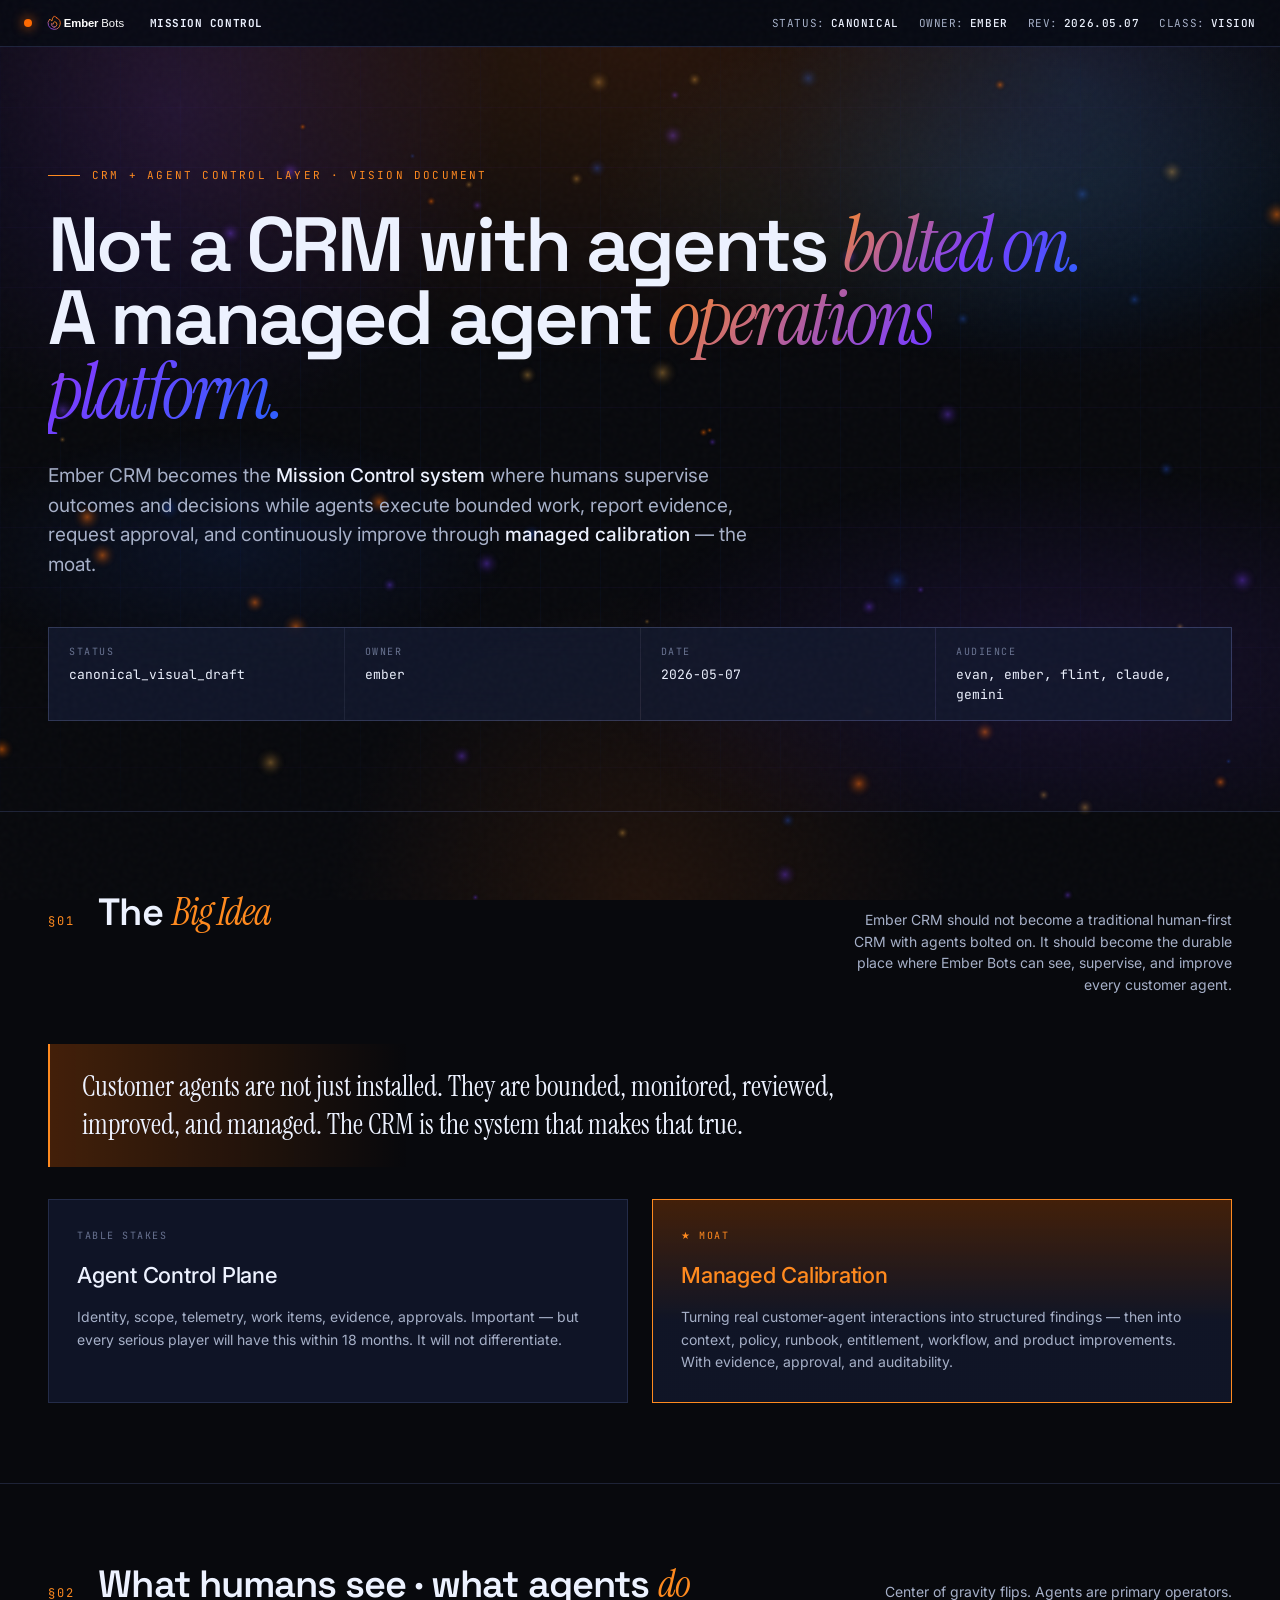
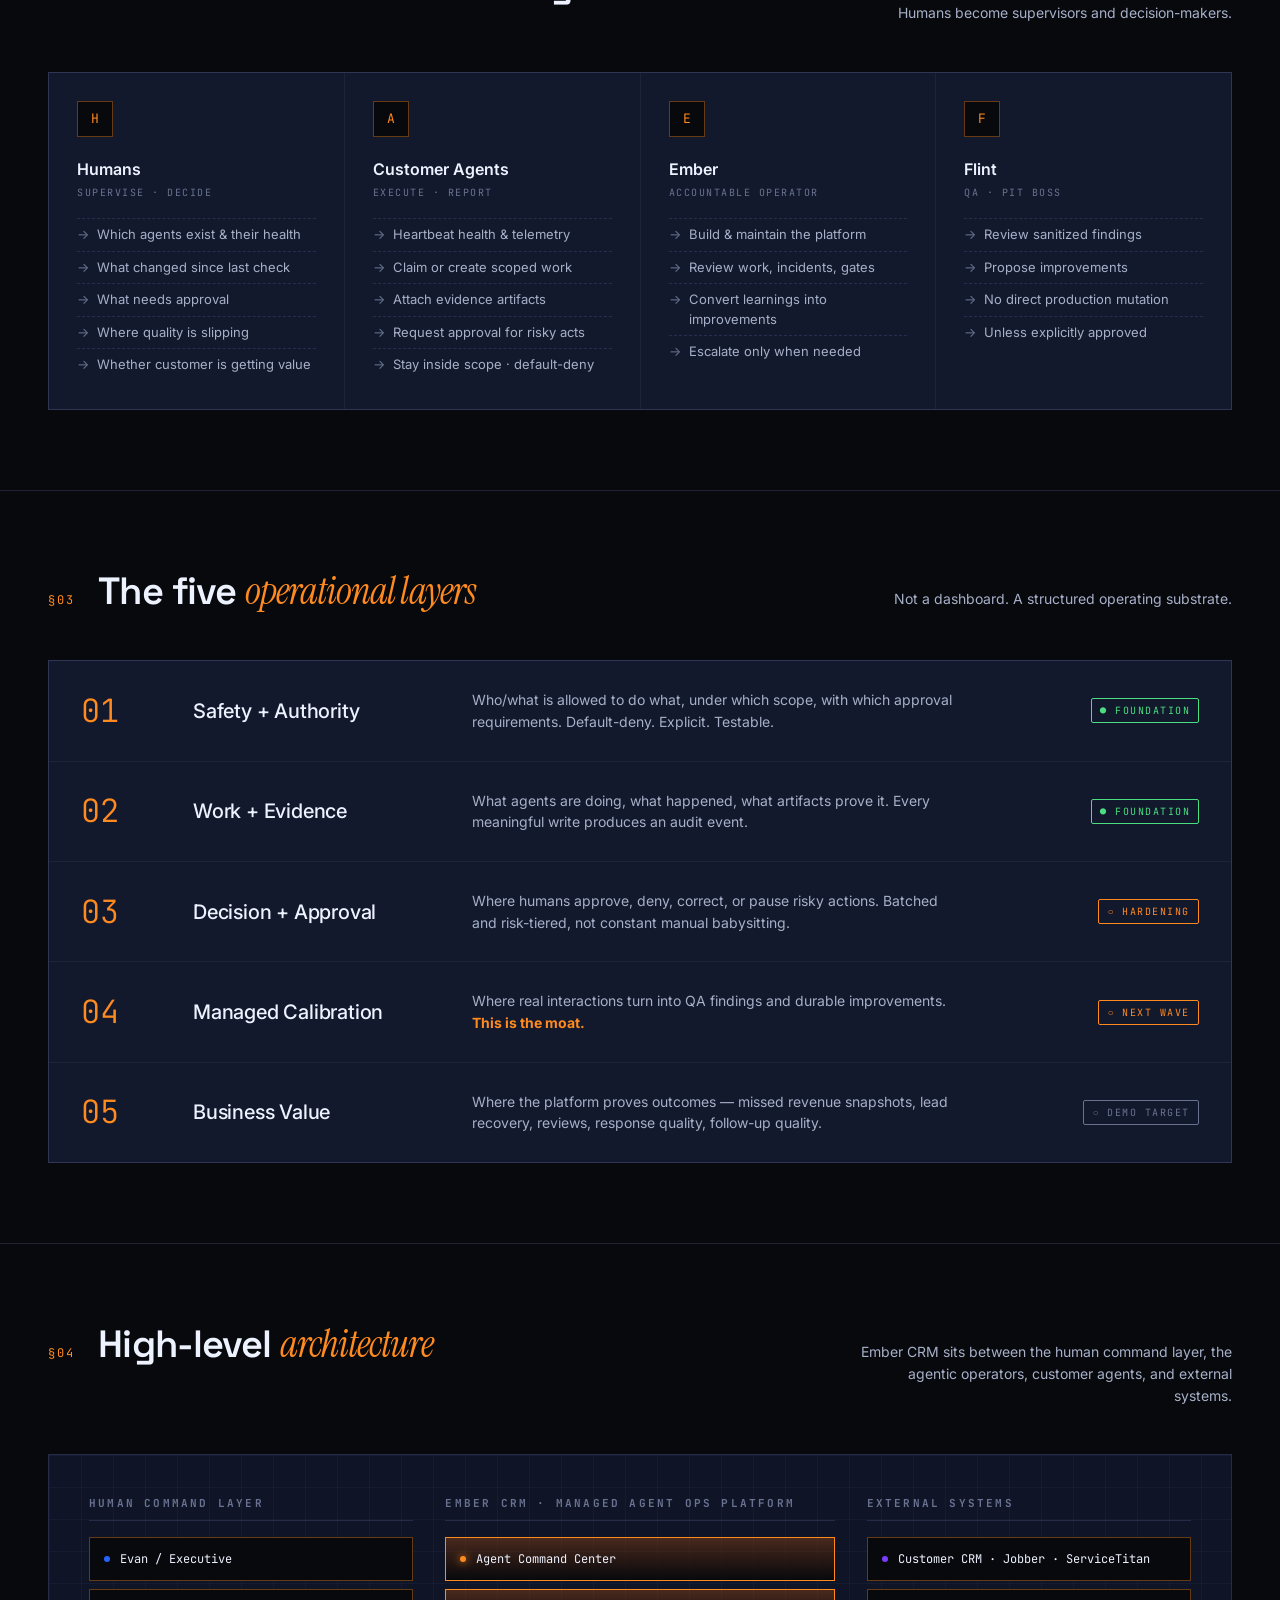
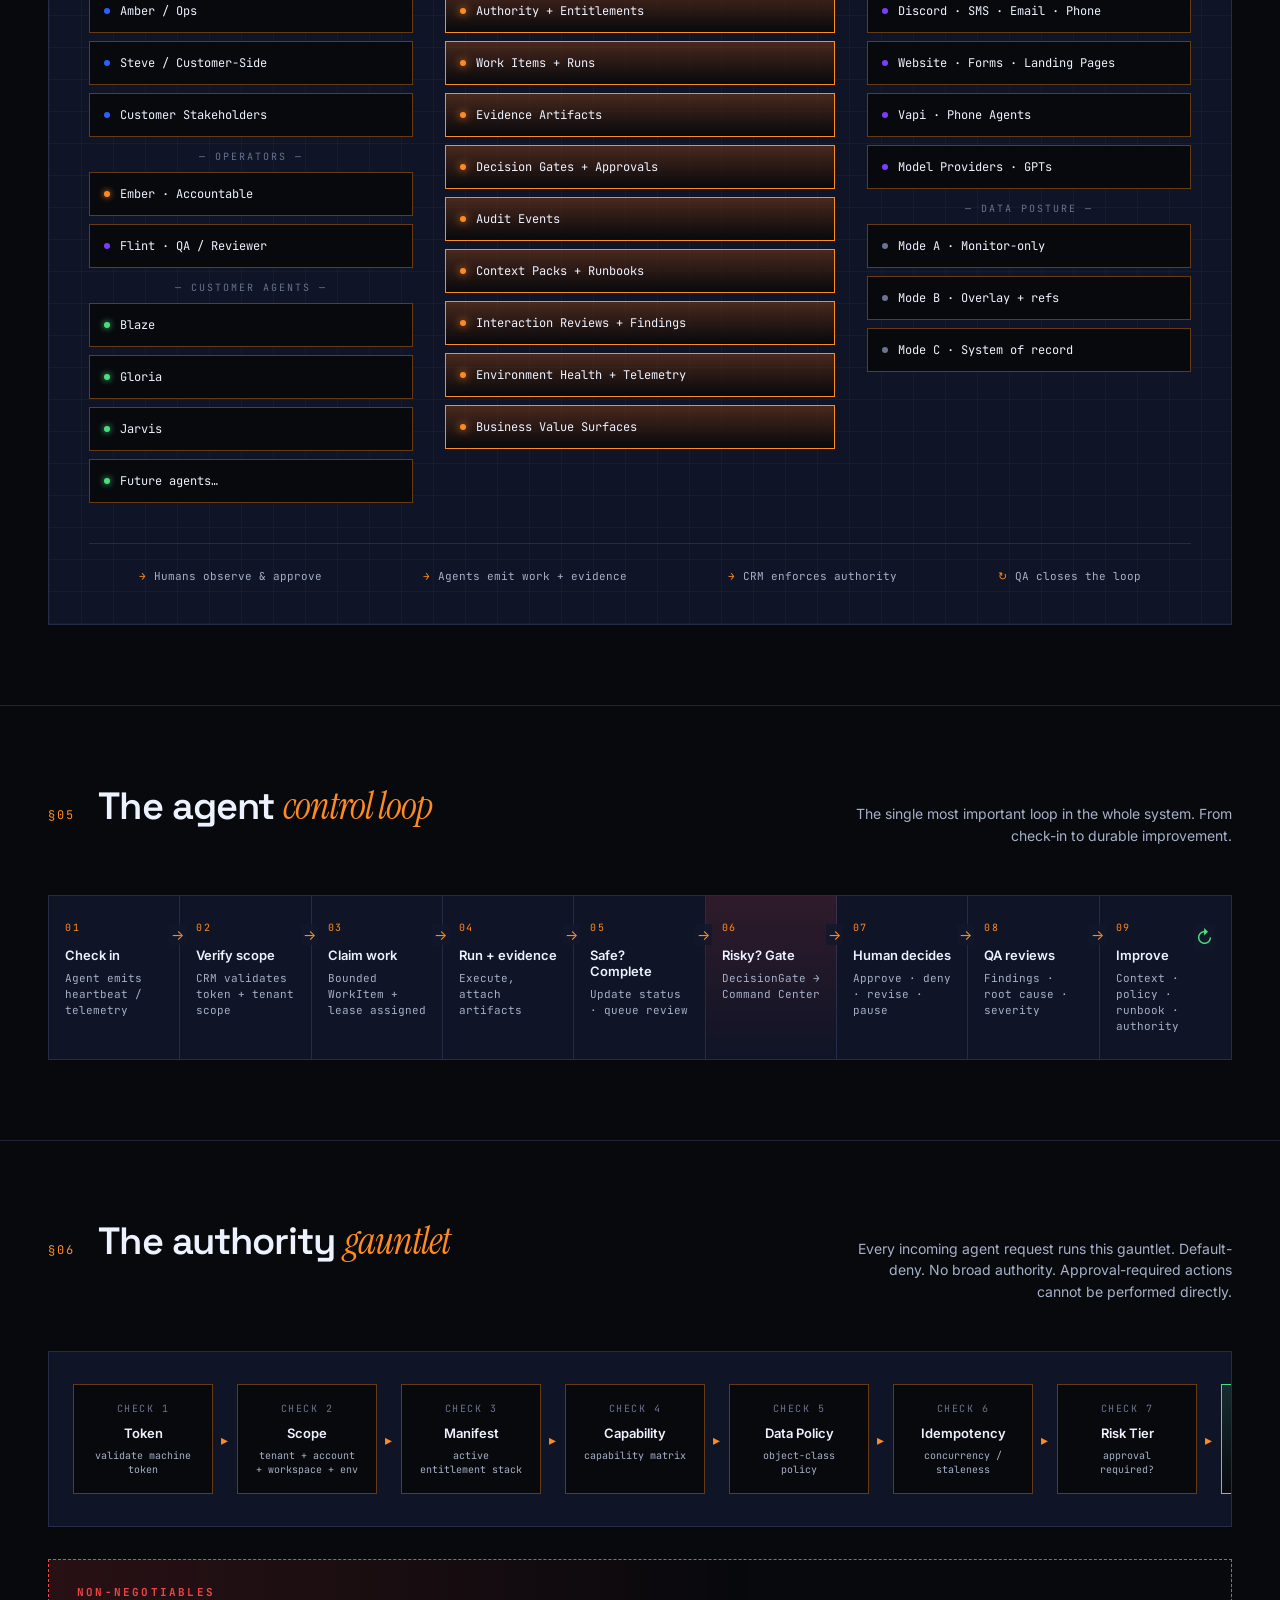
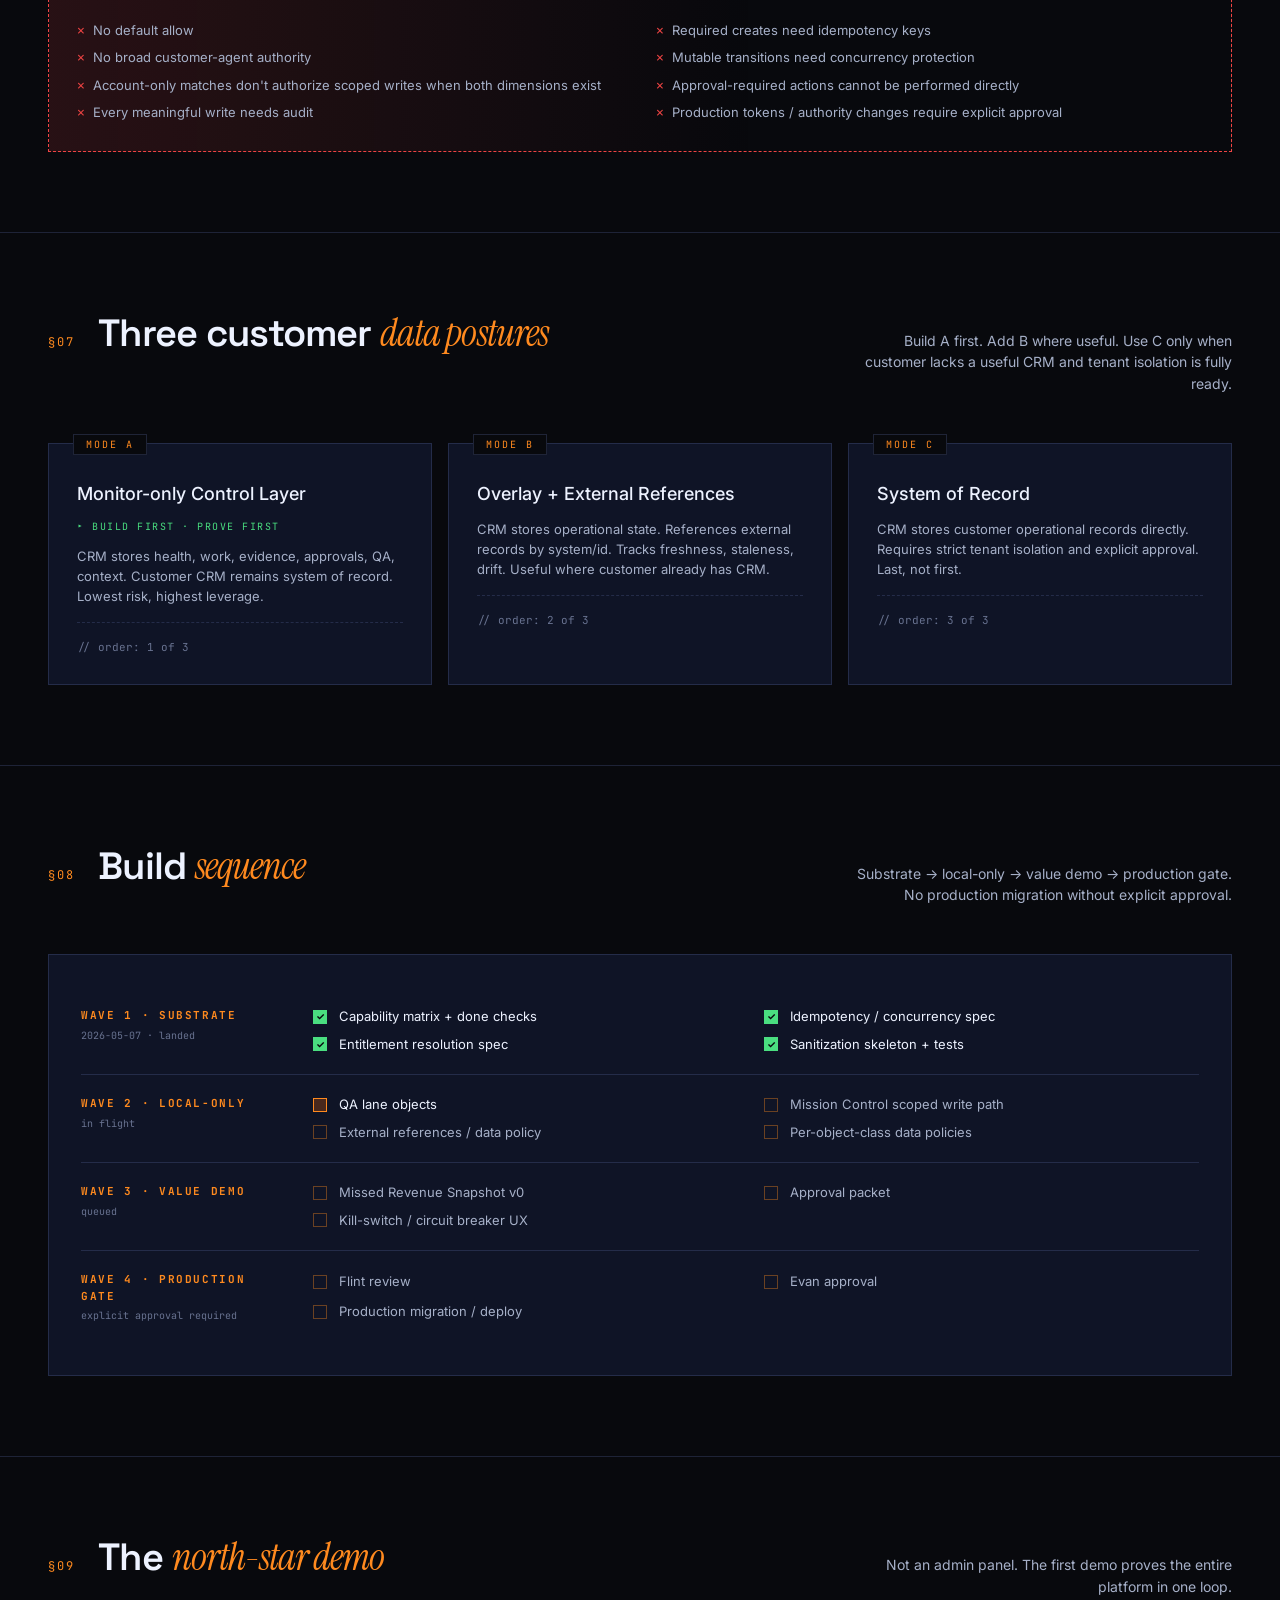
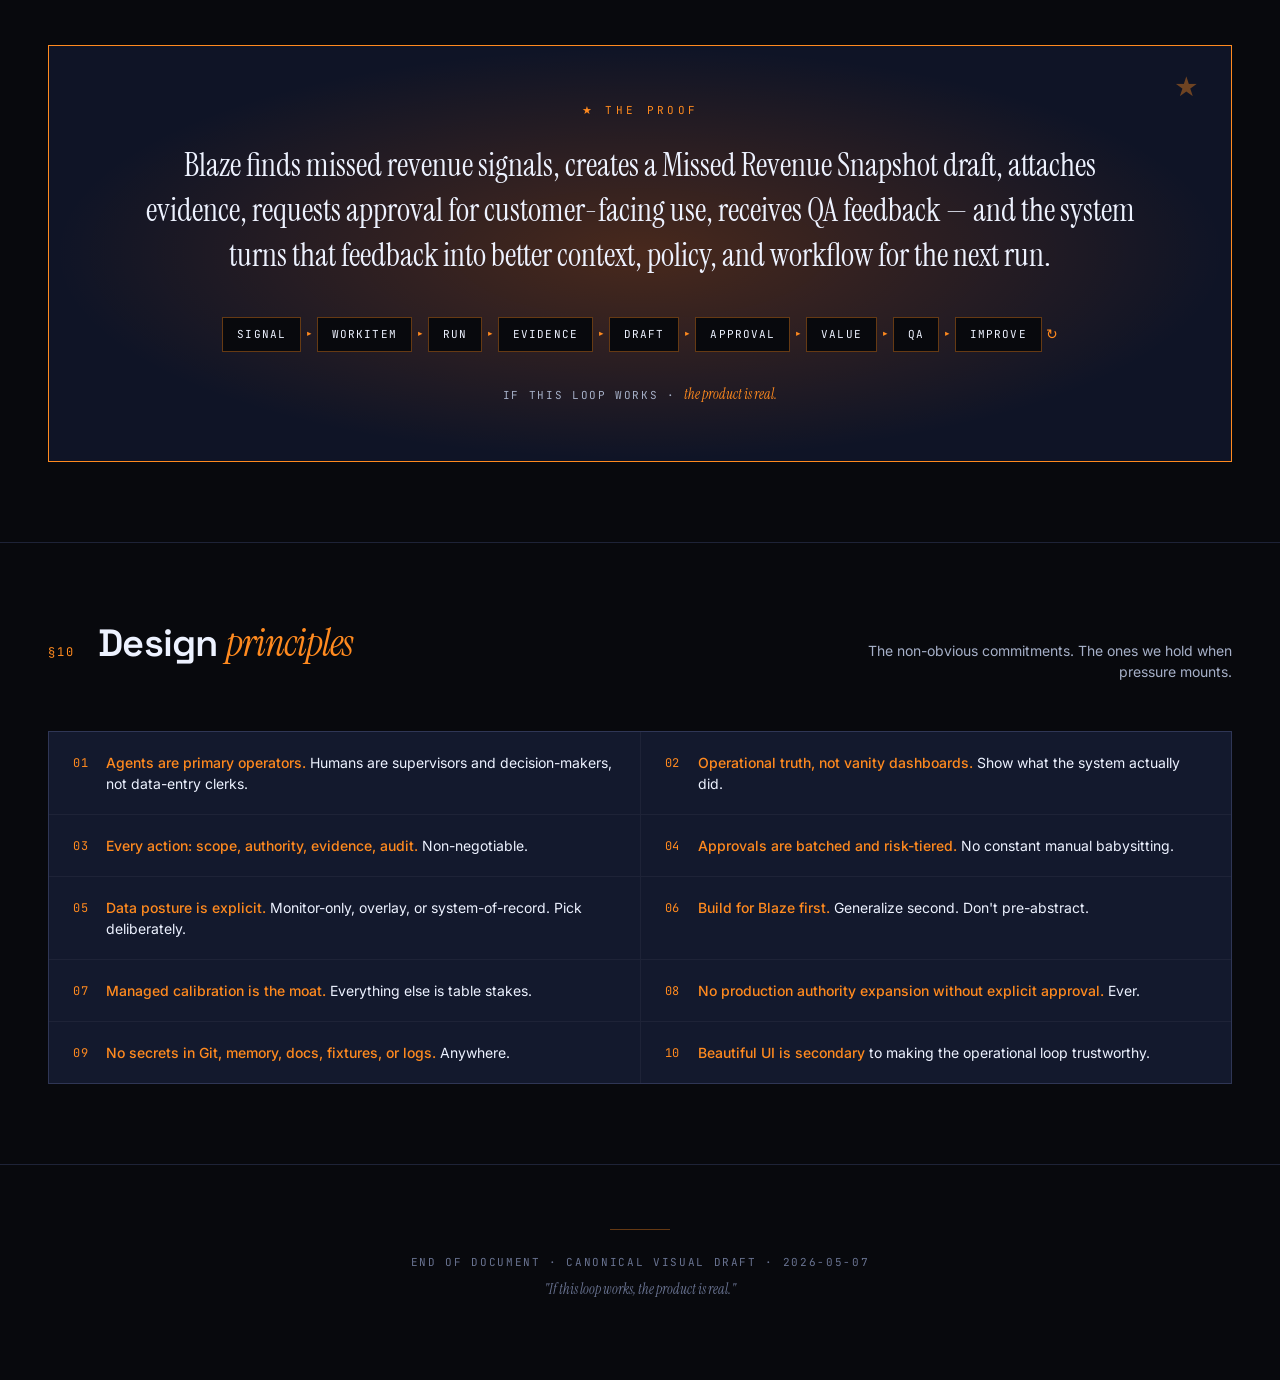
==== commit d487c2a9: "Apply Ember Bots site theme to Mission Control deck" ====
--- a/ember-mission-control/index.html
+++ b/ember-mission-control/index.html
@@ -6,28 +6,36 @@
 <title>EMBER // Mission Control — CRM + Agent Control Layer</title>
 <link rel="preconnect" href="https://fonts.googleapis.com">
 <link rel="preconnect" href="https://fonts.gstatic.com" crossorigin>
-<link href="https://fonts.googleapis.com/css2?family=JetBrains+Mono:wght@300;400;500;700&family=Instrument+Serif:ital@0;1&family=Inter+Tight:wght@400;500;600;700&display=swap" rel="stylesheet">
+<link href="https://fonts.googleapis.com/css2?family=JetBrains+Mono:wght@300;400;500;700&family=Instrument+Serif:ital@0;1&family=Inter:wght@300;400;500;600;700&family=Space+Grotesk:wght@400;500;600;700&display=swap" rel="stylesheet">
+<link rel="icon" type="image/svg+xml" href="logo.svg?v=20260507" />
 <style>
   :root {
-    --bg: #0a0b0d;
-    --bg-elev: #111316;
-    --bg-elev-2: #16191e;
-    --line: #20242b;
-    --line-bright: #2c323a;
-    --text: #e8eaed;
-    --text-dim: #8b919a;
-    --text-faint: #555b64;
-    --amber: #ffb547;
-    --amber-glow: rgba(255, 181, 71, 0.12);
+    /* EmberBots.ai controlled-flame system: orange heat inside blue/violet ops */
+    --bg: #08090d;
+    --bg-elev: rgba(18, 24, 44, 0.82);
+    --bg-elev-2: rgba(16, 21, 40, 0.94);
+    --line: rgba(91, 105, 164, 0.28);
+    --line-bright: rgba(255, 138, 31, 0.38);
+    --text: #edf2ff;
+    --text-dim: #a6b0c8;
+    --text-faint: #697391;
+    --amber: #ff8a1f;
+    --ember: #ff6a00;
+    --gold: #ffb84d;
+    --amber-glow: rgba(255, 106, 0, 0.24);
     --green: #4ade80;
     --green-glow: rgba(74, 222, 128, 0.12);
     --red: #ef4444;
     --red-glow: rgba(239, 68, 68, 0.14);
-    --blue: #60a5fa;
-    --purple: #c084fc;
+    --blue: #2563ff;
+    --blue-glow: rgba(37, 99, 255, 0.14);
+    --purple: #7a3cff;
+    --violet-glow: rgba(122, 60, 255, 0.16);
+    --white: #ffffff;
     --mono: 'JetBrains Mono', ui-monospace, monospace;
     --serif: 'Instrument Serif', Georgia, serif;
-    --sans: 'Inter Tight', -apple-system, sans-serif;
+    --sans: 'Inter', -apple-system, BlinkMacSystemFont, sans-serif;
+    --display: 'Space Grotesk', 'Inter', -apple-system, sans-serif;
   }
   * { margin: 0; padding: 0; box-sizing: border-box; }
   html, body {
@@ -40,12 +48,25 @@
     overflow-x: hidden;
   }
   body {
-    background-image:
-      radial-gradient(ellipse at top left, rgba(255,181,71,0.04), transparent 60%),
-      radial-gradient(ellipse at bottom right, rgba(96,165,250,0.03), transparent 60%);
+    background:
+      radial-gradient(circle at 14% 12%, rgba(122,60,255,0.16) 0%, transparent 24%),
+      radial-gradient(circle at 84% 10%, rgba(37,99,255,0.14) 0%, transparent 22%),
+      radial-gradient(circle at 50% 100%, rgba(255,106,0,0.10) 0%, transparent 28%),
+      var(--bg);
     background-attachment: fixed;
     min-height: 100vh;
   }
+  .hero-canvas {
+    position: fixed;
+    inset: 0;
+    width: 100vw;
+    height: 100vh;
+    z-index: 0;
+    pointer-events: none;
+    touch-action: none;
+    opacity: 0.75;
+  }
+  body > *:not(.hero-canvas) { position: relative; z-index: 1; }
   /* Subtle grain */
   body::before {
     content: '';
@@ -63,8 +84,8 @@
     position: sticky;
     top: 0;
     z-index: 100;
-    background: rgba(10, 11, 13, 0.85);
-    backdrop-filter: blur(12px);
+    background: rgba(8, 10, 18, 0.84);
+    backdrop-filter: blur(20px);
     border-bottom: 1px solid var(--line);
     padding: 10px 24px;
     display: flex;
@@ -84,9 +105,9 @@
   }
   .topbar .brand .dot {
     width: 8px; height: 8px;
-    background: var(--amber);
+    background: var(--ember);
     border-radius: 50%;
-    box-shadow: 0 0 12px var(--amber);
+    box-shadow: 0 0 12px var(--ember);
     animation: pulse 2s infinite;
   }
   .topbar .meta {
@@ -106,12 +127,36 @@
   }
   /* === HERO === */
   .hero {
-    padding: 100px 48px 80px;
+    padding: 120px 48px 90px;
     max-width: 1400px;
     margin: 0 auto;
     border-bottom: 1px solid var(--line);
     position: relative;
-  }
+    overflow: hidden;
+  }
+  .hero::before {
+    content: '';
+    position: absolute;
+    inset: 0;
+    background:
+      radial-gradient(ellipse 82% 62% at 50% 0%, rgba(255,106,0,0.13) 0%, transparent 68%),
+      radial-gradient(ellipse 56% 42% at 78% 18%, rgba(56,189,248,0.10) 0%, transparent 56%),
+      radial-gradient(ellipse 60% 44% at 84% 82%, rgba(122,60,255,0.13) 0%, transparent 62%),
+      radial-gradient(ellipse 42% 30% at 18% 66%, rgba(37,99,255,0.10) 0%, transparent 54%);
+    pointer-events: none;
+  }
+  .hero::after {
+    content: '';
+    position: absolute;
+    inset: 0;
+    background-image:
+      linear-gradient(rgba(122,60,255,0.050) 1px, transparent 1px),
+      linear-gradient(90deg, rgba(37,99,255,0.035) 1px, transparent 1px);
+    background-size: 60px 60px;
+    pointer-events: none;
+    mask-image: radial-gradient(ellipse 100% 80% at 50% 50%, black 30%, transparent 100%);
+  }
+  .hero > * { position: relative; z-index: 2; }
   .hero .label {
     font-family: var(--mono);
     font-size: 11px;
@@ -129,7 +174,7 @@
     background: var(--amber);
   }
   .hero h1 {
-    font-family: var(--sans);
+    font-family: var(--display);
     font-size: clamp(44px, 6vw, 88px);
     line-height: 0.95;
     letter-spacing: -0.04em;
@@ -140,7 +185,10 @@
   .hero h1 em {
     font-family: var(--serif);
     font-weight: 400;
-    color: var(--amber);
+    background: linear-gradient(135deg, #ff8a1f 0%, var(--purple) 55%, var(--blue) 100%);
+    -webkit-background-clip: text;
+    background-clip: text;
+    color: transparent;
     font-style: italic;
   }
   .hero .lede {
@@ -160,8 +208,9 @@
     margin-top: 48px;
   }
   .hero .file-meta > div {
-    background: var(--bg);
+    background: rgba(14, 19, 36, 0.78);
     padding: 16px 20px;
+    backdrop-filter: blur(14px);
   }
   .hero .file-meta .k {
     font-family: var(--mono);
@@ -196,6 +245,7 @@
     letter-spacing: 0.15em;
   }
   .section-head h2 {
+    font-family: var(--display);
     font-size: 38px;
     font-weight: 600;
     letter-spacing: -0.025em;
@@ -858,11 +908,13 @@
 </style>
 </head>
 <body>
+<canvas class="hero-canvas" aria-hidden="true"></canvas>
 <!-- TOP STATUS BAR -->
 <div class="topbar">
   <div class="brand">
     <span class="dot"></span>
-    EMBER // MISSION CONTROL
+    <img src="logo.svg?v=20260507" alt="Ember Bots" style="height:26px;width:auto;display:block;" />
+    <span>MISSION CONTROL</span>
   </div>
   <div class="meta">
     <span>STATUS:<b>CANONICAL</b></span>
@@ -1330,5 +1382,54 @@
     "If this loop works, the product is real."
   </div>
 </footer>
+
+<script>
+(() => {
+  const canvas = document.querySelector('.hero-canvas');
+  if (!canvas || window.matchMedia('(prefers-reduced-motion: reduce)').matches) return;
+  const ctx = canvas.getContext('2d');
+  let w, h, dpr, particles;
+  const colors = ['rgba(255,106,0,0.72)', 'rgba(122,60,255,0.52)', 'rgba(37,99,255,0.42)', 'rgba(255,184,77,0.48)'];
+  function resize() {
+    dpr = Math.min(window.devicePixelRatio || 1, 2);
+    w = canvas.width = Math.floor(innerWidth * dpr);
+    h = canvas.height = Math.floor(innerHeight * dpr);
+    canvas.style.width = innerWidth + 'px';
+    canvas.style.height = innerHeight + 'px';
+    const count = Math.max(42, Math.min(96, Math.floor(innerWidth / 18)));
+    particles = Array.from({ length: count }, (_, i) => ({
+      x: Math.random() * w,
+      y: Math.random() * h,
+      r: (Math.random() * 1.8 + 0.45) * dpr,
+      vx: (Math.random() - 0.5) * 0.10 * dpr,
+      vy: (-0.06 - Math.random() * 0.16) * dpr,
+      c: colors[i % colors.length],
+      a: Math.random() * Math.PI * 2
+    }));
+  }
+  function frame() {
+    ctx.clearRect(0, 0, w, h);
+    ctx.globalCompositeOperation = 'lighter';
+    for (const p of particles) {
+      p.a += 0.012;
+      p.x += p.vx + Math.sin(p.a) * 0.035 * dpr;
+      p.y += p.vy;
+      if (p.y < -20) { p.y = h + 20; p.x = Math.random() * w; }
+      if (p.x < -20) p.x = w + 20;
+      if (p.x > w + 20) p.x = -20;
+      const g = ctx.createRadialGradient(p.x, p.y, 0, p.x, p.y, p.r * 7);
+      g.addColorStop(0, p.c);
+      g.addColorStop(1, 'rgba(0,0,0,0)');
+      ctx.fillStyle = g;
+      ctx.beginPath();
+      ctx.arc(p.x, p.y, p.r * 7, 0, Math.PI * 2);
+      ctx.fill();
+    }
+    requestAnimationFrame(frame);
+  }
+  addEventListener('resize', resize, { passive: true });
+  resize(); frame();
+})();
+</script>
 </body>
 </html>
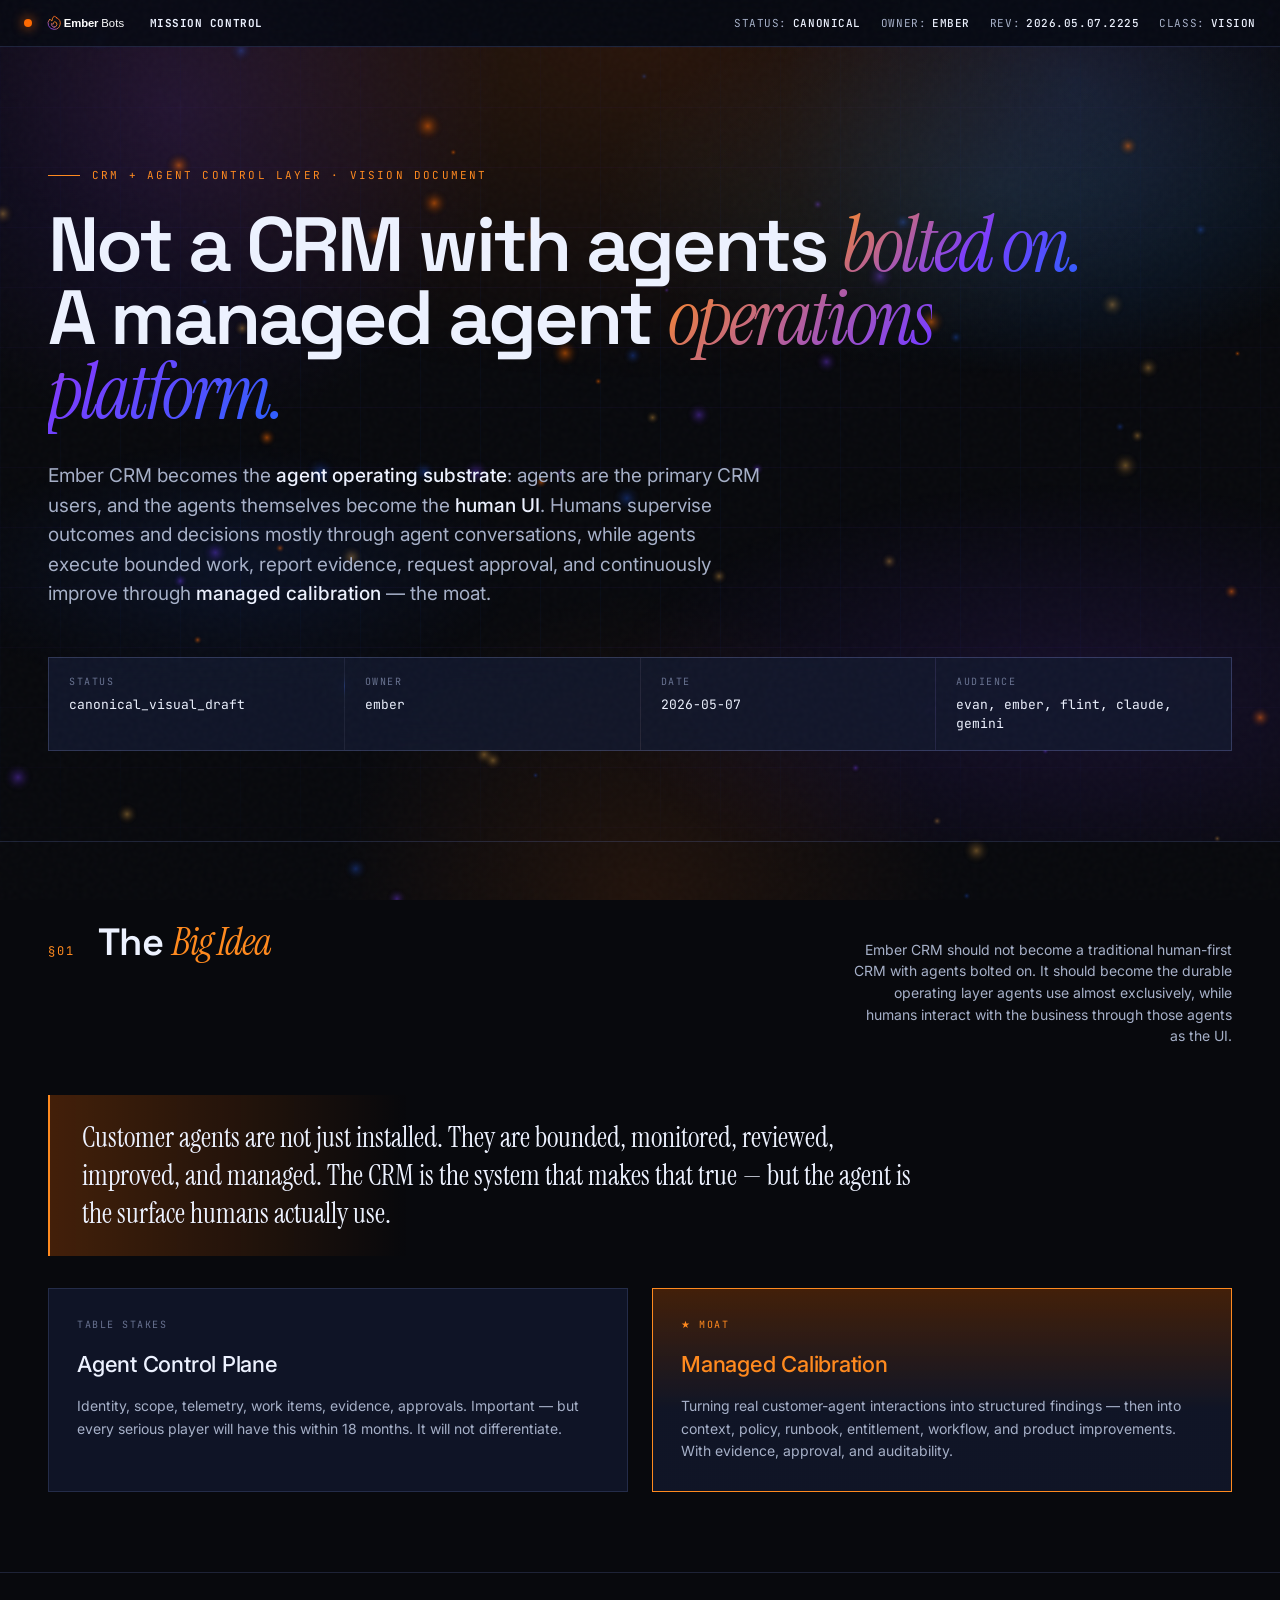
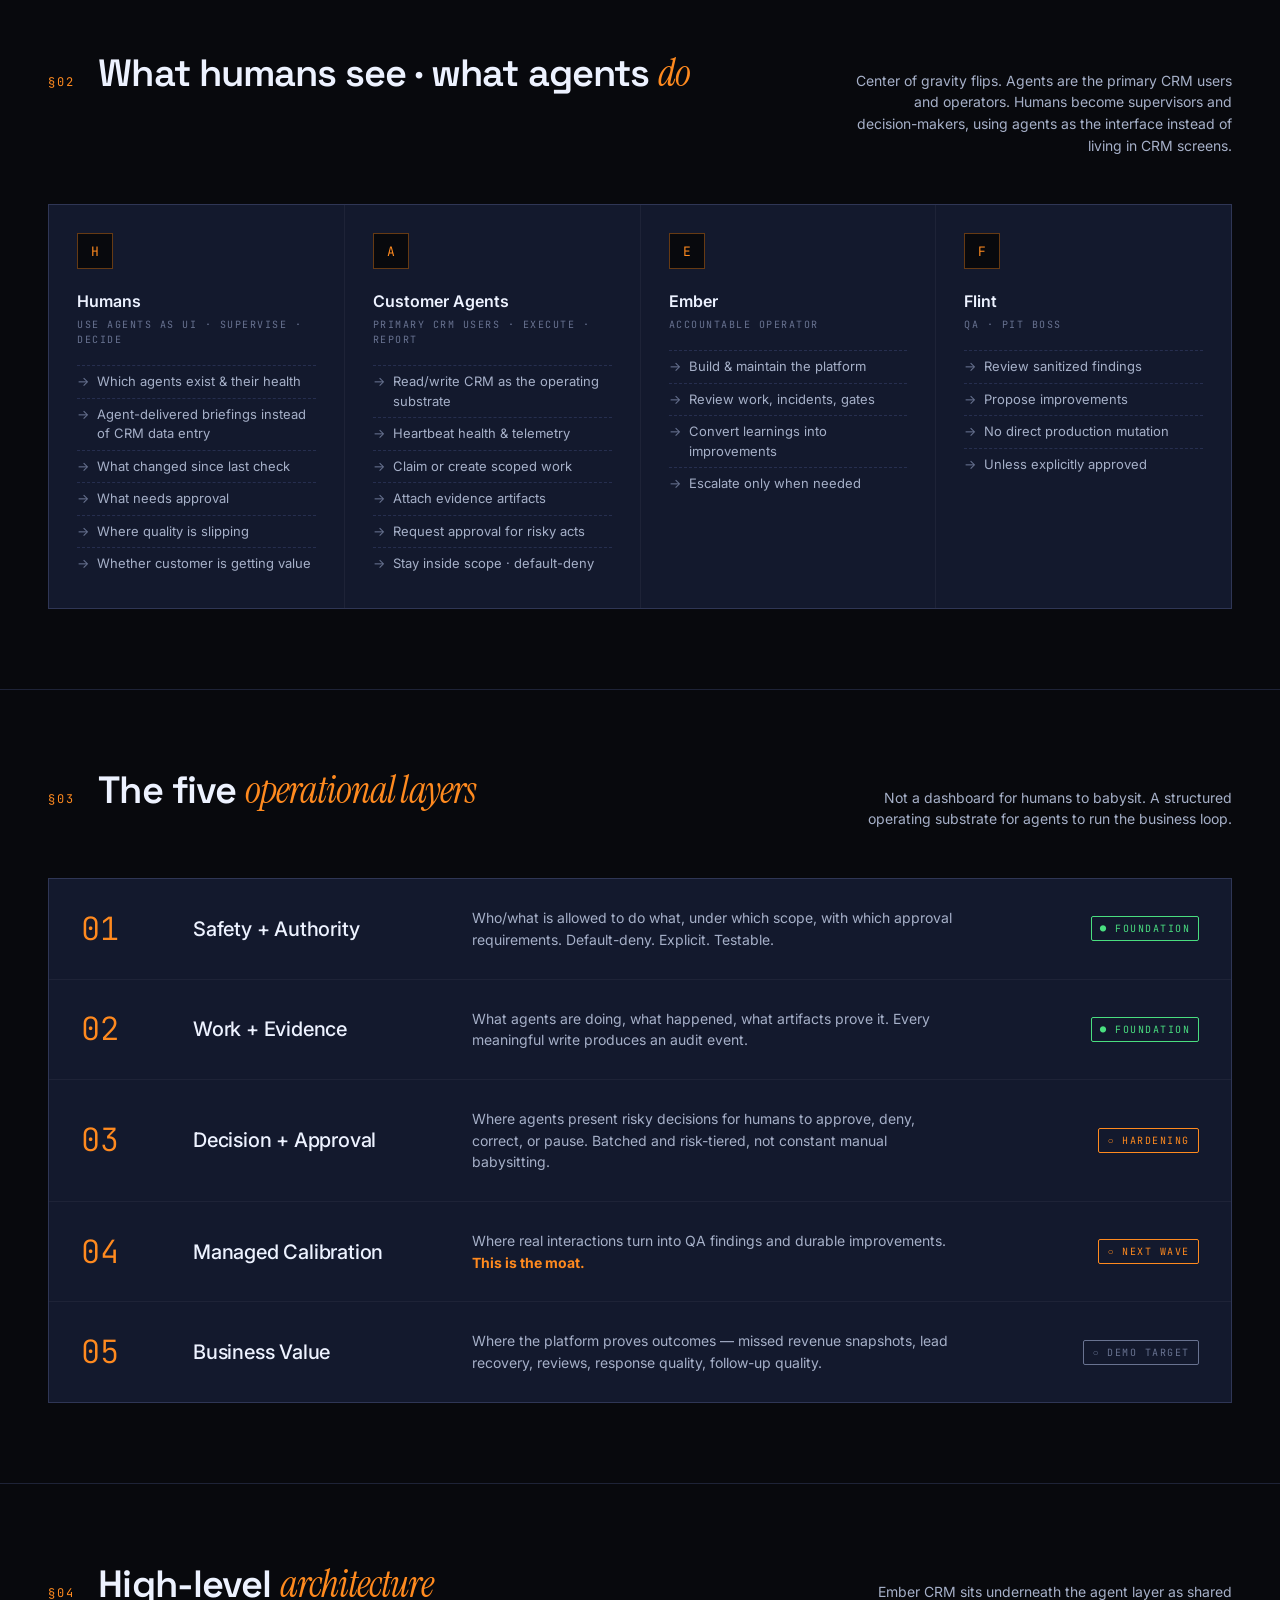
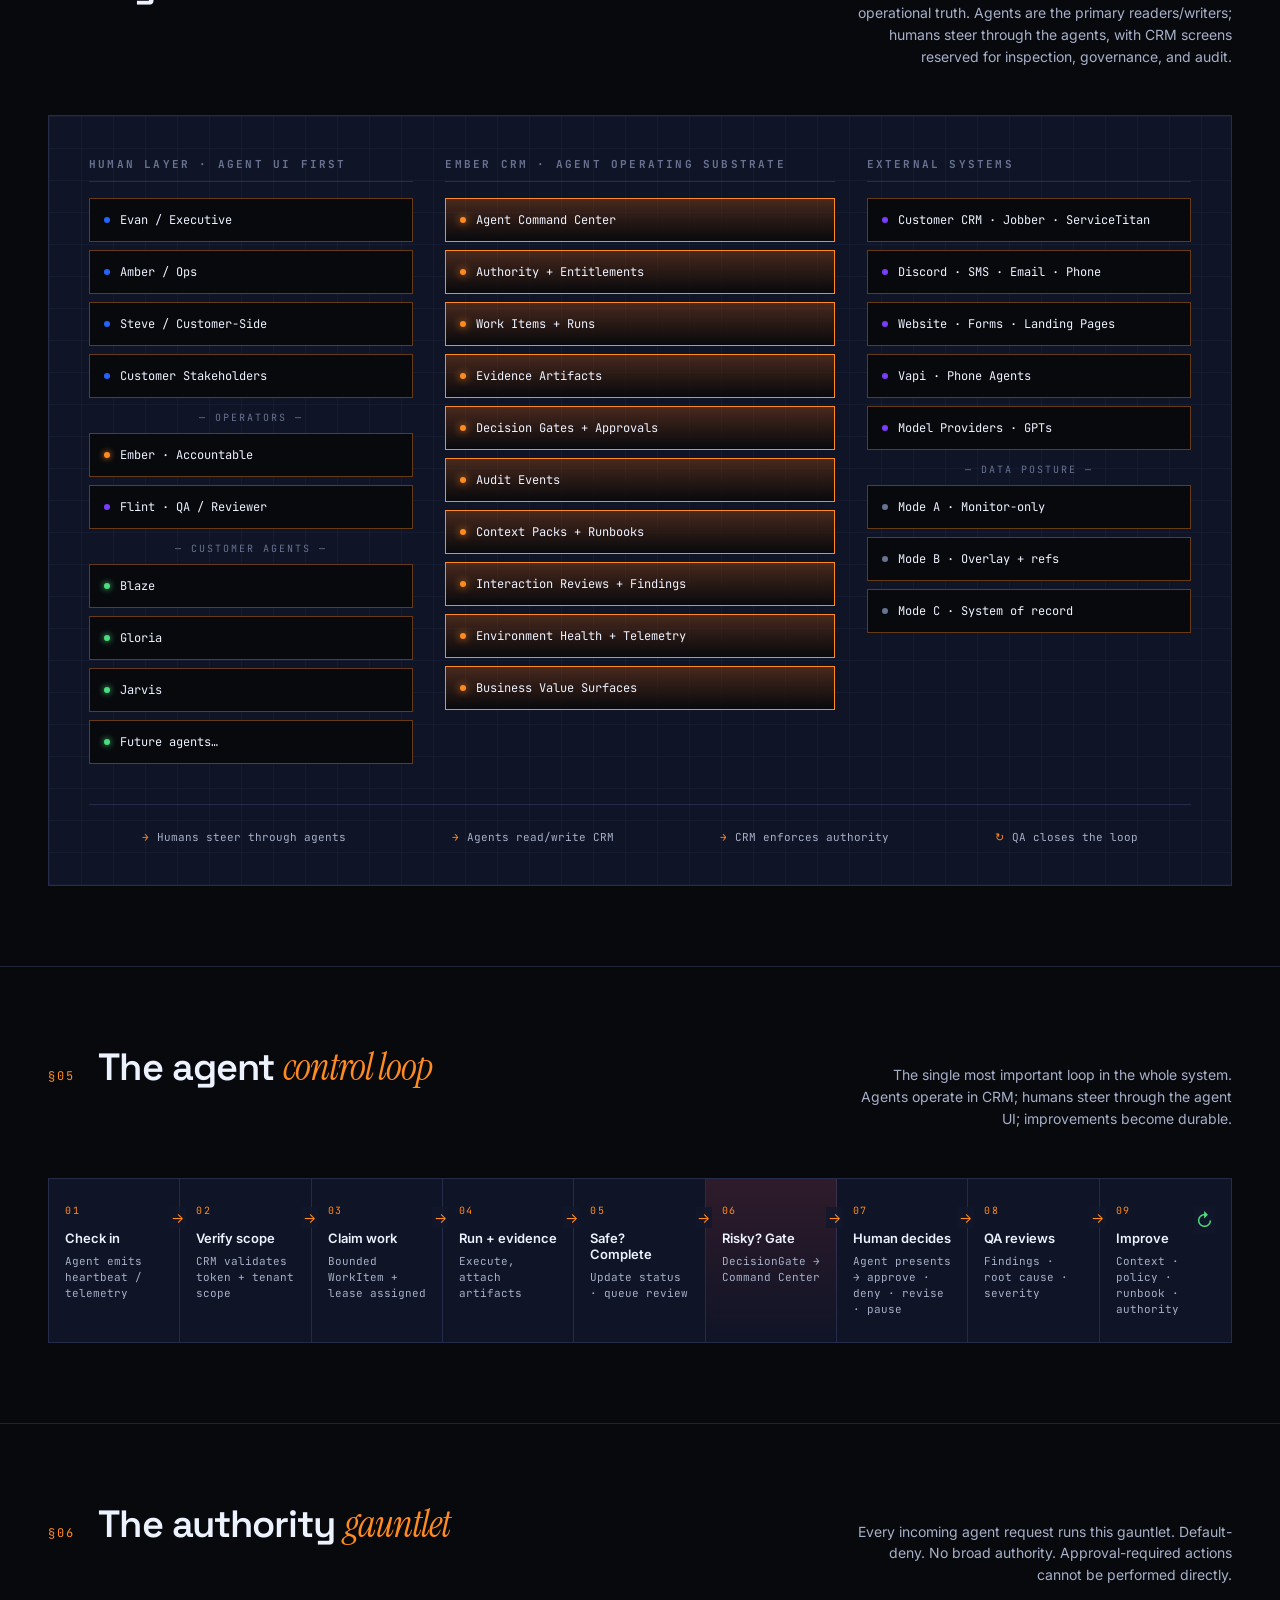
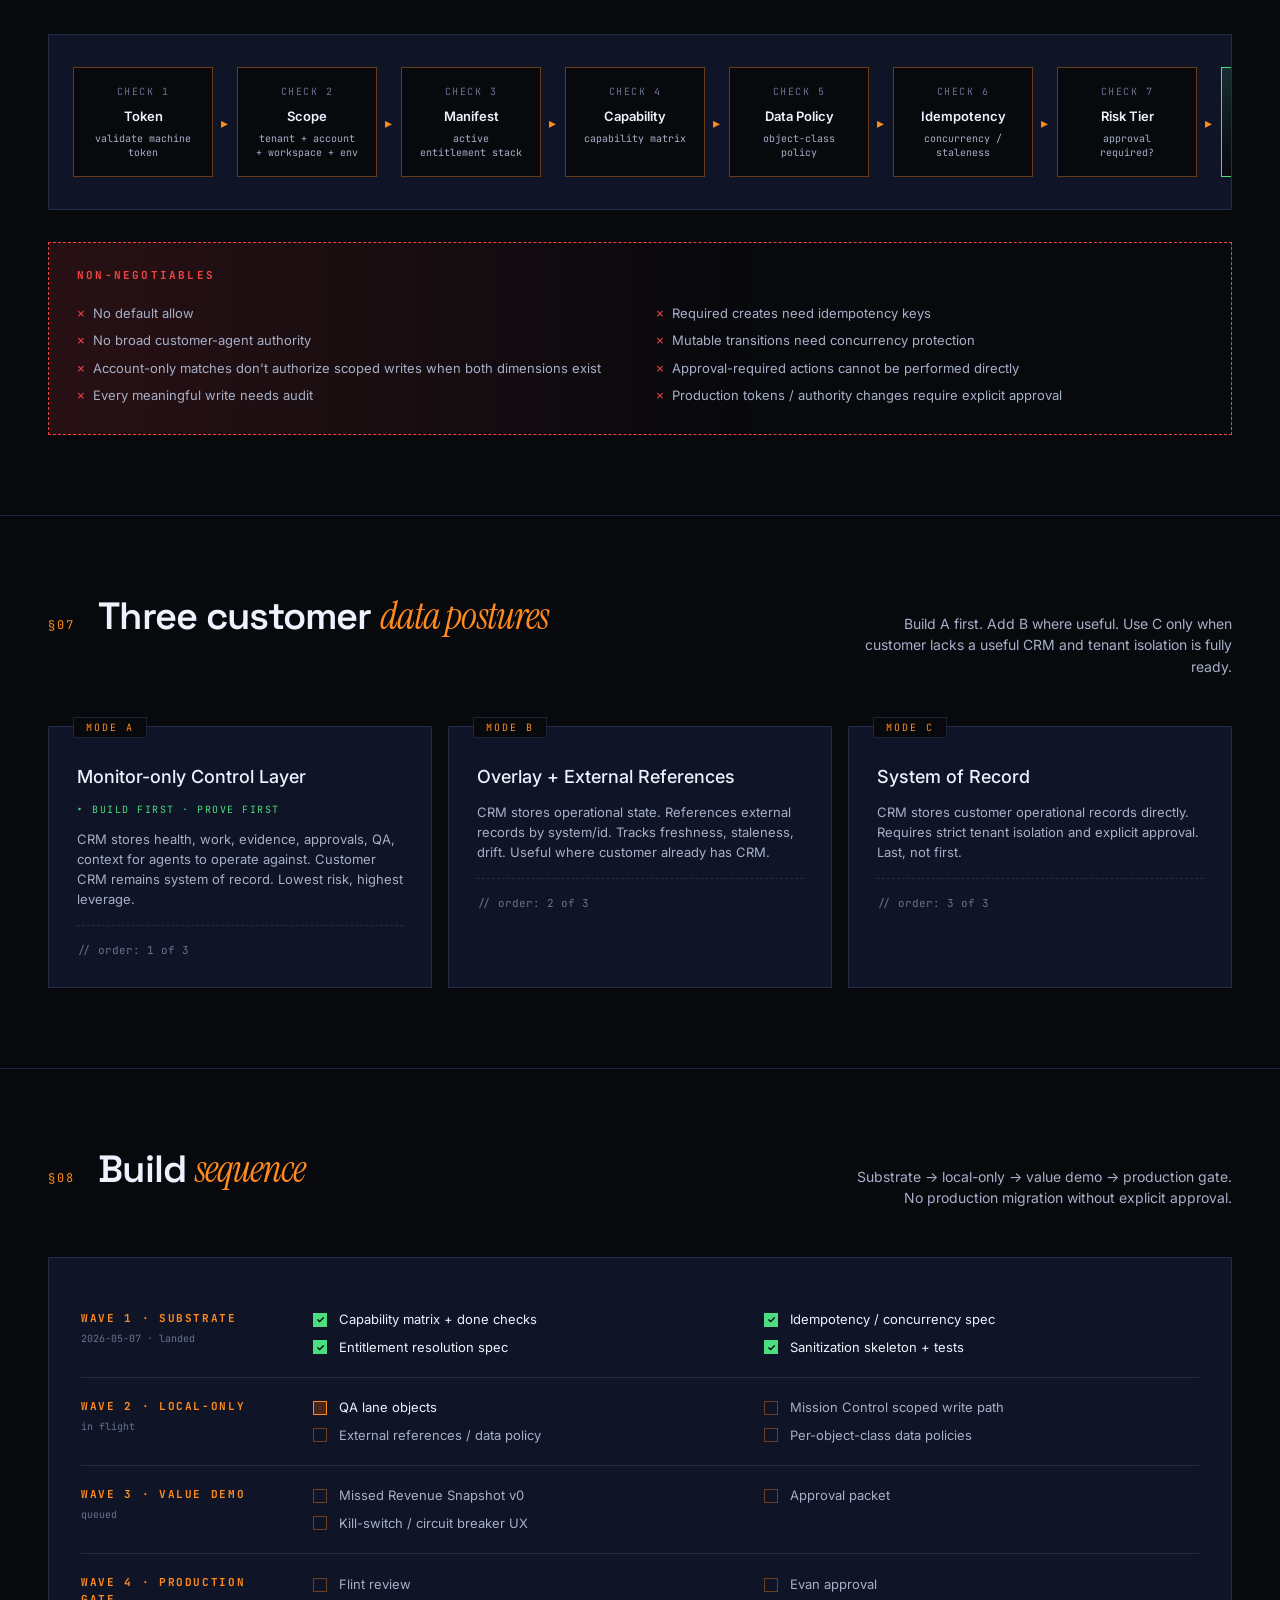
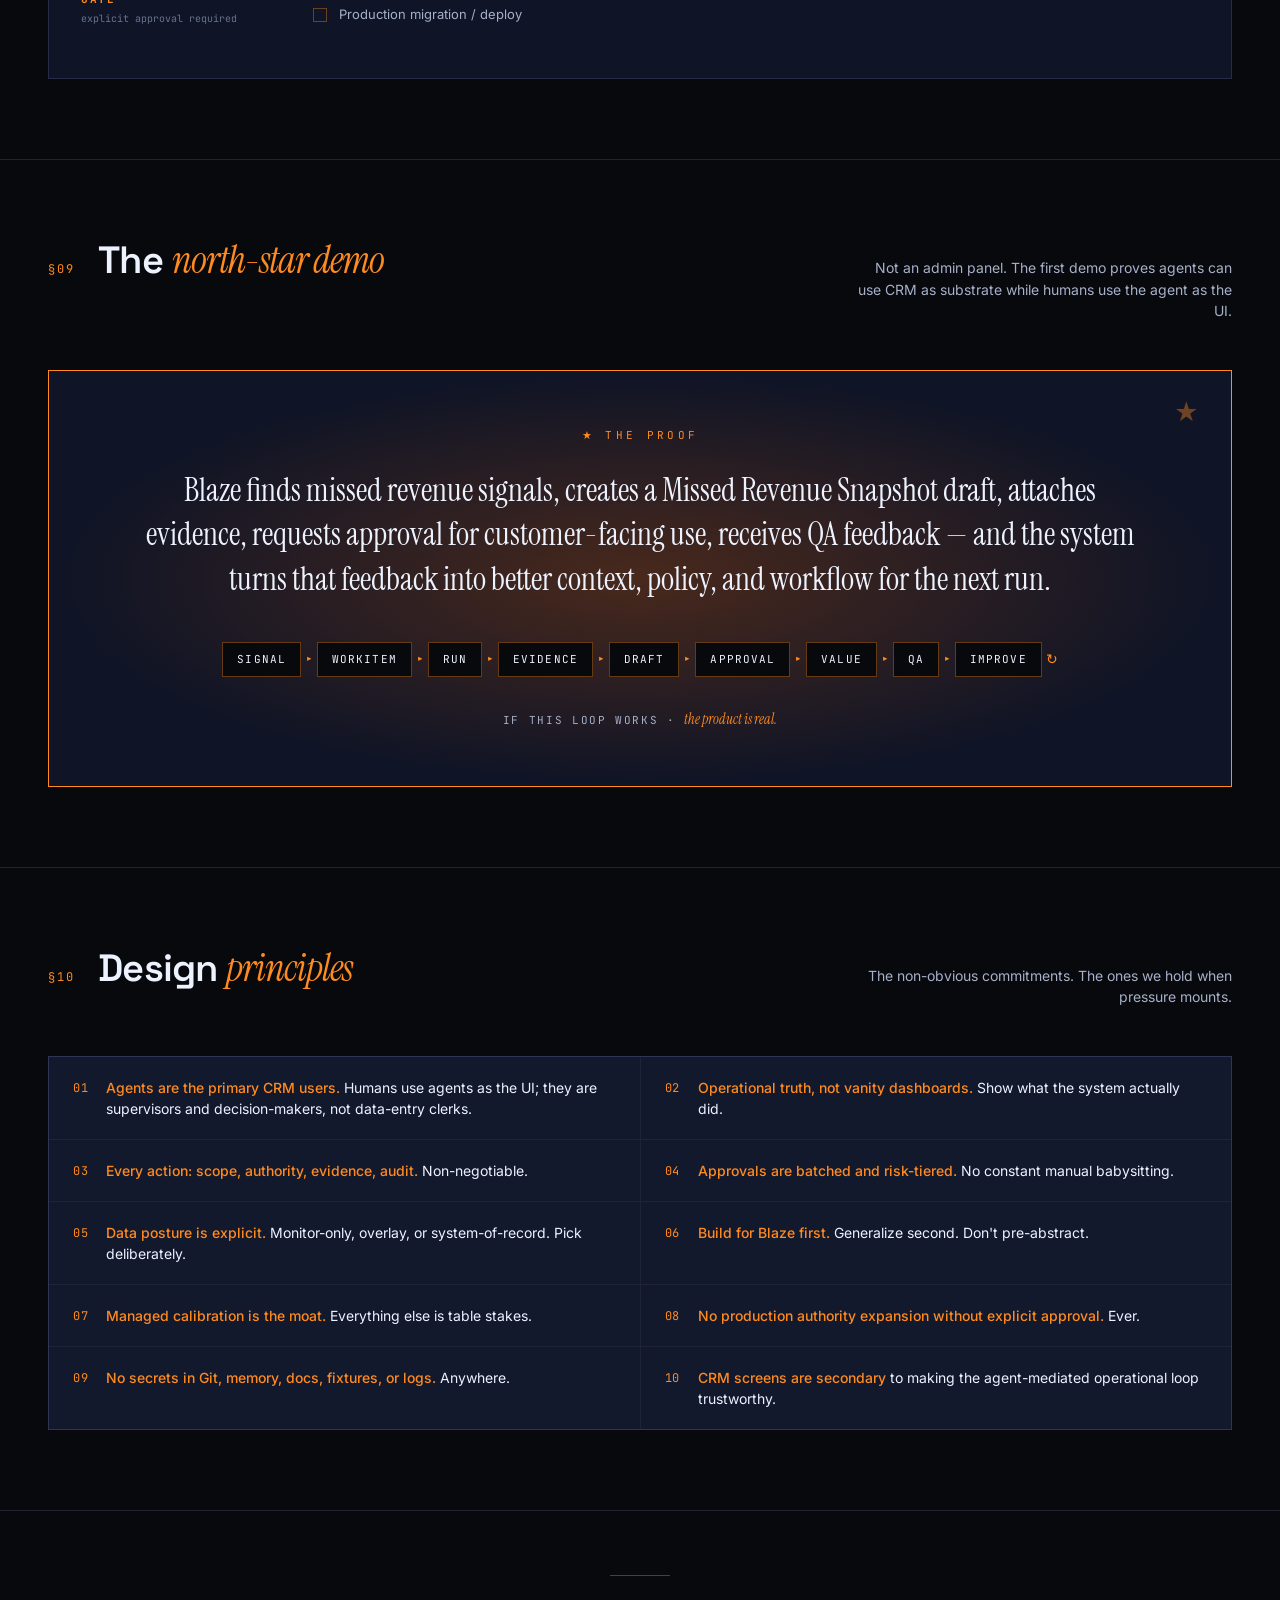
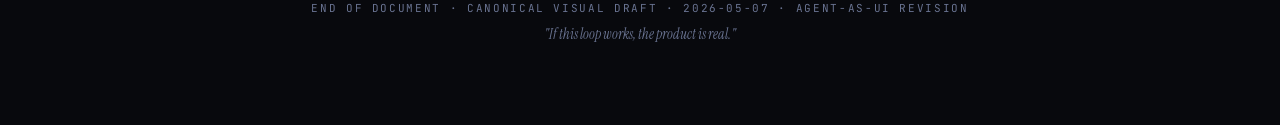
==== commit 98c666ef: "Clarify agents as CRM users and UI" ====
--- a/ember-mission-control/index.html
+++ b/ember-mission-control/index.html
@@ -919,7 +919,7 @@
   <div class="meta">
     <span>STATUS:<b>CANONICAL</b></span>
     <span>OWNER:<b>EMBER</b></span>
-    <span>REV:<b>2026.05.07</b></span>
+    <span>REV:<b>2026.05.07.2225</b></span>
     <span>CLASS:<b>VISION</b></span>
   </div>
 </div>
@@ -931,9 +931,10 @@
     A managed agent <em>operations platform.</em>
   </h1>
   <p class="lede">
-    Ember CRM becomes the <b>Mission Control system</b> where humans supervise outcomes
-    and decisions while agents execute bounded work, report evidence, request approval,
-    and continuously improve through <b>managed calibration</b> — the moat.
+    Ember CRM becomes the <b>agent operating substrate</b>: agents are the primary CRM users,
+    and the agents themselves become the <b>human UI</b>. Humans supervise outcomes and decisions
+    mostly through agent conversations, while agents execute bounded work, report evidence,
+    request approval, and continuously improve through <b>managed calibration</b> — the moat.
   </p>
   <div class="file-meta">
     <div><div class="k">Status</div><div class="v">canonical_visual_draft</div></div>
@@ -947,11 +948,12 @@
   <div class="section-head">
     <span class="num">§01</span>
     <h2>The <em>Big Idea</em></h2>
-    <p class="desc">Ember CRM should not become a traditional human-first CRM with agents bolted on. It should become the durable place where Ember Bots can see, supervise, and improve every customer agent.</p>
+    <p class="desc">Ember CRM should not become a traditional human-first CRM with agents bolted on. It should become the durable operating layer agents use almost exclusively, while humans interact with the business through those agents as the UI.</p>
   </div>
   <blockquote class="quote">
     Customer agents are not just installed. They are bounded, monitored,
-    reviewed, improved, and managed. The CRM is the system that makes that true.
+    reviewed, improved, and managed. The CRM is the system that makes that true —
+    but the agent is the surface humans actually use.
   </blockquote>
   <div class="moat-grid">
     <div class="moat-card">
@@ -971,15 +973,16 @@
   <div class="section-head">
     <span class="num">§02</span>
     <h2>What humans see · what agents <em>do</em></h2>
-    <p class="desc">Center of gravity flips. Agents are primary operators. Humans become supervisors and decision-makers.</p>
+    <p class="desc">Center of gravity flips. Agents are the primary CRM users and operators. Humans become supervisors and decision-makers, using agents as the interface instead of living in CRM screens.</p>
   </div>
   <div class="actors">
     <div class="actor">
       <div class="icon">H</div>
       <h4>Humans</h4>
-      <div class="role">Supervise · Decide</div>
+      <div class="role">Use Agents as UI · Supervise · Decide</div>
       <ul>
         <li>Which agents exist & their health</li>
+        <li>Agent-delivered briefings instead of CRM data entry</li>
         <li>What changed since last check</li>
         <li>What needs approval</li>
         <li>Where quality is slipping</li>
@@ -989,8 +992,9 @@
     <div class="actor">
       <div class="icon">A</div>
       <h4>Customer Agents</h4>
-      <div class="role">Execute · Report</div>
+      <div class="role">Primary CRM Users · Execute · Report</div>
       <ul>
+        <li>Read/write CRM as the operating substrate</li>
         <li>Heartbeat health & telemetry</li>
         <li>Claim or create scoped work</li>
         <li>Attach evidence artifacts</li>
@@ -1027,7 +1031,7 @@
   <div class="section-head">
     <span class="num">§03</span>
     <h2>The five <em>operational layers</em></h2>
-    <p class="desc">Not a dashboard. A structured operating substrate.</p>
+    <p class="desc">Not a dashboard for humans to babysit. A structured operating substrate for agents to run the business loop.</p>
   </div>
   <div class="layers">
     <div class="layer">
@@ -1045,7 +1049,7 @@
     <div class="layer">
       <div class="num">03</div>
       <div><h4>Decision + Approval</h4></div>
-      <p>Where humans approve, deny, correct, or pause risky actions. Batched and risk-tiered, not constant manual babysitting.</p>
+      <p>Where agents present risky decisions for humans to approve, deny, correct, or pause. Batched and risk-tiered, not constant manual babysitting.</p>
       <div class="status next"><span class="pill">○ HARDENING</span></div>
     </div>
     <div class="layer">
@@ -1067,13 +1071,13 @@
   <div class="section-head">
     <span class="num">§04</span>
     <h2>High-level <em>architecture</em></h2>
-    <p class="desc">Ember CRM sits between the human command layer, the agentic operators, customer agents, and external systems.</p>
+    <p class="desc">Ember CRM sits underneath the agent layer as shared operational truth. Agents are the primary readers/writers; humans steer through the agents, with CRM screens reserved for inspection, governance, and audit.</p>
   </div>
   <div class="arch">
     <div class="arch-grid">
       <!-- LEFT: Inputs -->
       <div class="arch-col">
-        <h5>Human Command Layer</h5>
+        <h5>Human Layer · Agent UI First</h5>
         <div class="node human"><span class="led"></span>Evan / Executive</div>
         <div class="node human"><span class="led"></span>Amber / Ops</div>
         <div class="node human"><span class="led"></span>Steve / Customer-Side</div>
@@ -1089,7 +1093,7 @@
       </div>
       <!-- CENTER: CRM -->
       <div class="arch-col">
-        <h5>Ember CRM · Managed Agent Ops Platform</h5>
+        <h5>Ember CRM · Agent Operating Substrate</h5>
         <div class="node center"><span class="led"></span>Agent Command Center</div>
         <div class="node center"><span class="led"></span>Authority + Entitlements</div>
         <div class="node center"><span class="led"></span>Work Items + Runs</div>
@@ -1116,8 +1120,8 @@
       </div>
     </div>
     <div class="arch-flow">
-      <span><span class="arrow">→</span> Humans observe & approve</span>
-      <span><span class="arrow">→</span> Agents emit work + evidence</span>
+      <span><span class="arrow">→</span> Humans steer through agents</span>
+      <span><span class="arrow">→</span> Agents read/write CRM</span>
       <span><span class="arrow">→</span> CRM enforces authority</span>
       <span><span class="arrow">↻</span> QA closes the loop</span>
     </div>
@@ -1128,7 +1132,7 @@
   <div class="section-head">
     <span class="num">§05</span>
     <h2>The agent <em>control loop</em></h2>
-    <p class="desc">The single most important loop in the whole system. From check-in to durable improvement.</p>
+    <p class="desc">The single most important loop in the whole system. Agents operate in CRM; humans steer through the agent UI; improvements become durable.</p>
   </div>
   <div class="loop">
     <div class="loop-step">
@@ -1164,7 +1168,7 @@
     <div class="loop-step">
       <div class="step-num">07</div>
       <h5>Human decides</h5>
-      <p>Approve · deny · revise · pause</p>
+      <p>Agent presents → approve · deny · revise · pause</p>
     </div>
     <div class="loop-step">
       <div class="step-num">08</div>
@@ -1253,7 +1257,7 @@
       <span class="mode-tag">MODE A</span>
       <h4>Monitor-only Control Layer</h4>
       <div class="recommended">▸ BUILD FIRST · PROVE FIRST</div>
-      <p>CRM stores health, work, evidence, approvals, QA, context. Customer CRM remains system of record. Lowest risk, highest leverage.</p>
+      <p>CRM stores health, work, evidence, approvals, QA, context for agents to operate against. Customer CRM remains system of record. Lowest risk, highest leverage.</p>
       <div class="order">// order: 1 of 3</div>
     </div>
     <div class="mode">
@@ -1331,7 +1335,7 @@
   <div class="section-head">
     <span class="num">§09</span>
     <h2>The <em>north-star demo</em></h2>
-    <p class="desc">Not an admin panel. The first demo proves the entire platform in one loop.</p>
+    <p class="desc">Not an admin panel. The first demo proves agents can use CRM as substrate while humans use the agent as the UI.</p>
   </div>
   <div class="north-star">
     <div class="label">★ THE PROOF</div>
@@ -1363,7 +1367,7 @@
     <p class="desc">The non-obvious commitments. The ones we hold when pressure mounts.</p>
   </div>
   <div class="principles">
-    <div class="principle"><div class="pn">01</div><p><b>Agents are primary operators.</b> Humans are supervisors and decision-makers, not data-entry clerks.</p></div>
+    <div class="principle"><div class="pn">01</div><p><b>Agents are the primary CRM users.</b> Humans use agents as the UI; they are supervisors and decision-makers, not data-entry clerks.</p></div>
     <div class="principle"><div class="pn">02</div><p><b>Operational truth, not vanity dashboards.</b> Show what the system actually did.</p></div>
     <div class="principle"><div class="pn">03</div><p><b>Every action: scope, authority, evidence, audit.</b> Non-negotiable.</p></div>
     <div class="principle"><div class="pn">04</div><p><b>Approvals are batched and risk-tiered.</b> No constant manual babysitting.</p></div>
@@ -1372,12 +1376,12 @@
     <div class="principle"><div class="pn">07</div><p><b>Managed calibration is the moat.</b> Everything else is table stakes.</p></div>
     <div class="principle"><div class="pn">08</div><p><b>No production authority expansion without explicit approval.</b> Ever.</p></div>
     <div class="principle"><div class="pn">09</div><p><b>No secrets in Git, memory, docs, fixtures, or logs.</b> Anywhere.</p></div>
-    <div class="principle"><div class="pn">10</div><p><b>Beautiful UI is secondary</b> to making the operational loop trustworthy.</p></div>
+    <div class="principle"><div class="pn">10</div><p><b>CRM screens are secondary</b> to making the agent-mediated operational loop trustworthy.</p></div>
   </div>
 </section>
 <footer>
   <div class="div"></div>
-  <div>END OF DOCUMENT · CANONICAL VISUAL DRAFT · 2026-05-07</div>
+  <div>END OF DOCUMENT · CANONICAL VISUAL DRAFT · 2026-05-07 · AGENT-AS-UI REVISION</div>
   <div style="margin-top:8px;color:var(--text-faint);text-transform:none;letter-spacing:0;font-family:var(--serif);font-style:italic;font-size:14px;">
     "If this loop works, the product is real."
   </div>
